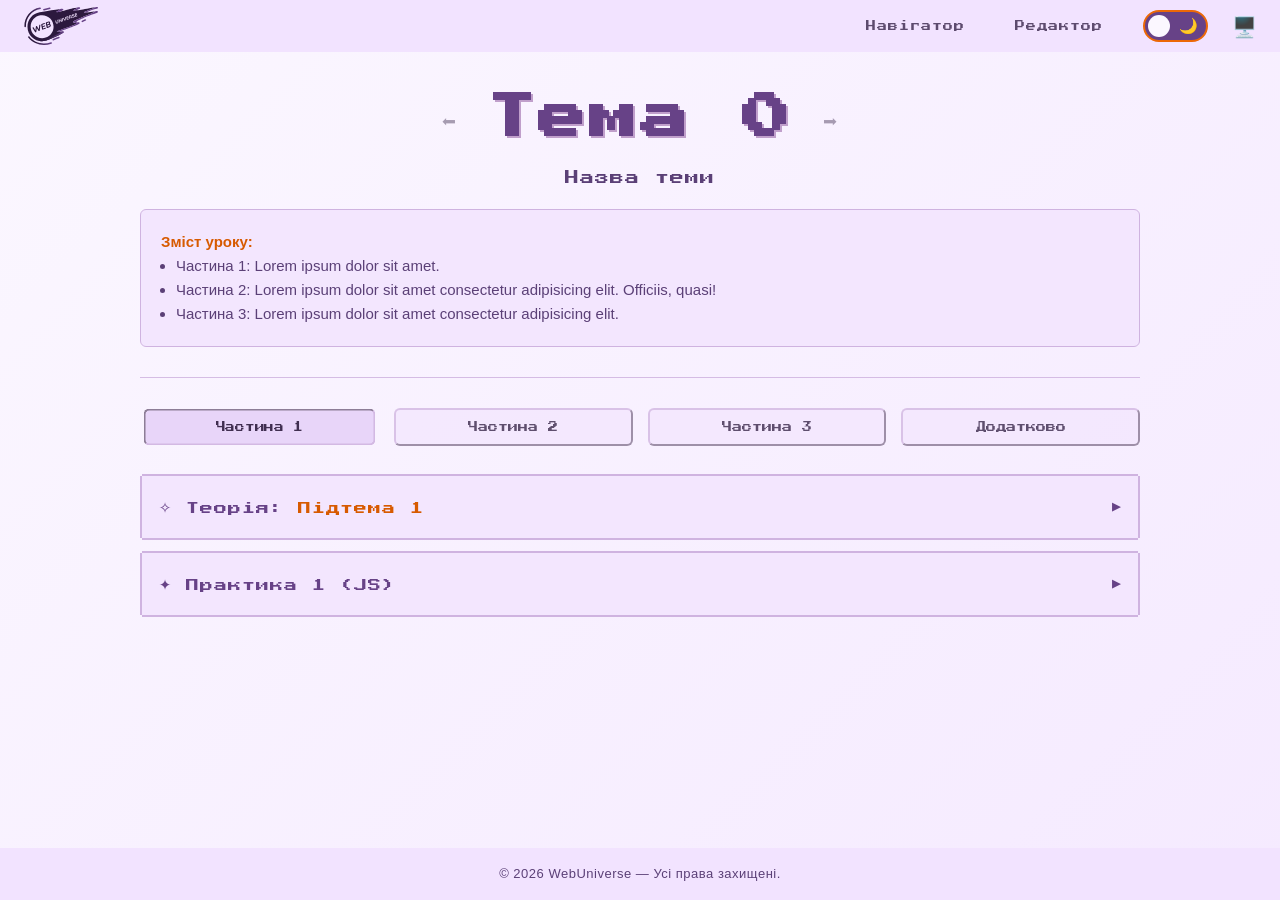
==== template_01/index.html @ 8a5324f6 "." ====
<!doctype html>
<html lang="uk">
  <head>
    <meta charset="UTF-8" />
    <meta name="viewport" content="width=device-width, initial-scale=1.0" />
    <meta name="description" content="Матеріали для заняття з веб-розробки" />

    <!-- ❗️ Назва на вкладці -->
    <title>Тема 0</title>

    <!-- ❗️ Фавіконка (зараз немає) -->
    <link rel="icon" href="" />

    <!-- Скрипт перемикання теми -->
    <script>
      const savedTheme = localStorage.getItem("wu_theme") || "light";
      document.documentElement.setAttribute("data-theme", savedTheme);

      const hljsThemeLink =
        savedTheme === "dark"
          ? "https://cdnjs.cloudflare.com/ajax/libs/highlight.js/11.9.0/styles/github-dark.min.css"
          : "https://cdnjs.cloudflare.com/ajax/libs/highlight.js/11.9.0/styles/github.min.css";

      document.head.insertAdjacentHTML(
        "beforeend",
        `<link id="hljs-theme" rel="stylesheet" href="${hljsThemeLink}" />`,
      );
    </script>

    <!-- Підключення шрифтів (Google Fonts) -->
    <link rel="preconnect" href="https://fonts.googleapis.com" />
    <link rel="preconnect" href="https://fonts.gstatic.com" crossorigin />
    <link
      href="https://fonts.googleapis.com/css2?family=Fira+Code:wght@400;500&family=Press+Start+2P&display=swap"
      rel="stylesheet"
    />
    <link rel="preconnect" href="https://fonts.googleapis.com" />
    <link rel="preconnect" href="https://fonts.gstatic.com" crossorigin />
    <link
      href="https://fonts.googleapis.com/css2?family=Neucha&display=swap"
      rel="stylesheet"
    />

    <!-- Підсвітка коду (Highlight.js) -->
    <script
      defer
      src="https://cdnjs.cloudflare.com/ajax/libs/highlight.js/11.9.0/highlight.min.js"
    ></script>
    <script
      defer
      src="https://cdnjs.cloudflare.com/ajax/libs/highlightjs-line-numbers.js/2.8.0/highlightjs-line-numbers.min.js"
    ></script>

    <!-- CodeMirror -->
    <link
      rel="stylesheet"
      href="https://cdnjs.cloudflare.com/ajax/libs/codemirror/5.65.13/codemirror.min.css"
    />
    <script
      defer
      src="https://cdnjs.cloudflare.com/ajax/libs/codemirror/5.65.13/codemirror.min.js"
    ></script>

    <script
      defer
      src="https://cdnjs.cloudflare.com/ajax/libs/codemirror/5.65.13/mode/javascript/javascript.min.js"
    ></script>
    <script
      defer
      src="https://cdnjs.cloudflare.com/ajax/libs/codemirror/5.65.13/mode/xml/xml.min.js"
    ></script>
    <script
      defer
      src="https://cdnjs.cloudflare.com/ajax/libs/codemirror/5.65.13/mode/css/css.min.js"
    ></script>
    <script
      defer
      src="https://cdnjs.cloudflare.com/ajax/libs/codemirror/5.65.13/mode/htmlmixed/htmlmixed.min.js"
    ></script>

    <link
      rel="stylesheet"
      href="https://cdnjs.cloudflare.com/ajax/libs/codemirror/5.65.13/theme/dracula.min.css"
    />

    <!-- Власні стилі та скрипти -->
    <link rel="stylesheet" href="./style.css?v=7.1" />
    <script defer src="./script.js?v=7.1"></script>
  </head>

  <body>
    <!-- "Завіса", яка плавно зникає при завантаженні сторінки -->
    <div class="transition-curtain"></div>

    <!-- Панель з навігацією -->
    <script>
      window.pageNavLinks = [
        {
          name: "Навігатор",
          url: "../navigator/index.html",
        },
        {
          name: "Редактор",
          url: "https://editor.webuniverseua.com",
          newTab: true,
        },
      ];
    </script>
    <div id="nav-container"></div>

    <!-- Хедер з назвою теми та посиланнями -->
    <header>
      <div class="title-container">
        <a href="#" class="nav-arrow prev-arrow" title="Попередній урок">⬅️</a>

        <h1 id="lesson-title">Тема 0</h1>

        <a href="#" class="nav-arrow next-arrow" title="Наступний урок">➡️</a>
      </div>

      <p class="topic">Назва теми</p>

      <!-- Короткий опис теми і мети заняття -->
      <section class="soft-callout objective">
        <span class="accent">Зміст уроку:</span>
        <ul>
          <li>Частина 1: Lorem ipsum dolor sit amet.</li>
          <li>
            Частина 2: Lorem ipsum dolor sit amet consectetur adipisicing elit.
            Officiis, quasi!
          </li>
          <li>
            Частина 3: Lorem ipsum dolor sit amet consectetur adipisicing elit.
          </li>
        </ul>
      </section>

      <hr />
    </header>

    <!-- Основний контент -->
    <main>
      <div class="tabs-nav">
        <button class="tab-btn active" data-target="part-1">Частина 1</button>
        <button class="tab-btn" data-target="part-2">Частина 2</button>
        <button class="tab-btn" data-target="part-3">Частина 3</button>
        <button class="tab-btn" data-target="part-4">Додатково</button>
      </div>

      <!-- 🧩 ЧАСТИНА 1 -->

      <section id="part-1" class="accordion tab-content active show">
        <!-- 📚 Теорія 1 -->
        <details class="accordion__item" name="section1">
          <summary class="accordion__header">
            <h2>
              <span class="star">✧</span> Теорія:
              <span class="accent">Підтема 1</span>
            </h2>
            <span class="acc-arrow">▶</span>
          </summary>

          <div class="accordion__content">
            <!-- 1 -->
            <h3 id="p1-why">Чому ми це вчимо?</h3>
            <p>
              Тут пояснення і приклади де конкретно це використовується в
              додатках та іграх.
            </p>

            <hr />

            <!-- 2 -->
            <h3 id="p1-html">Приклад HTML коду</h3>
            <p>
              Тут <span class="accent">пояснення</span> матеріалу.
              <span class="accent">Так</span> виглядають
              <span class="accent">акценти</span>.
            </p>

            <pre><code class="language-html">&lt;!-- приклад HTML коду --&gt;
&lt;h1 id="title"&gt;Hello, world!&lt;/h1&gt;</code></pre>

            <img
              src="./images/example1.jpeg"
              alt="Приклад"
              width="800"
              height="400"
            />

            <hr />

            <h3 id="p1-css">Приклад CSS коду</h3>

            <p>
              Для правильної підсвітки коду бажано додавати до тегу code класи:
              <span class="accent">language-html</span>,
              <span class="accent">language-css</span> або
              <span class="accent">language-javascript</span>.
            </p>

            <pre><code class="language-css">/* приклад CSS коду */
h1 { 
  font-family: monospace;
  font-weight: normal;
}</code></pre>

            <img
              src="./images/example2.jpeg"
              alt="Приклад"
              width="800"
              height="400"
            />

            <p class="soft-callout">
              ⚡️ <strong>Важливо</strong>: Так можна наголосити на важливій
              інформації.
            </p>
            <p class="soft-callout">
              ✨ <i>Примітка</i>: Так можна написати додаткову інформацію.
            </p>

            <hr />

            <h3 id="p1-js">Приклад JS коду</h3>

            <p>
              Якщо дадати до тегу code клас <span class="accent">nocopy</span>,
              код не можна буде виділити і скопіювати (щоб учні переписували
              його самі).
            </p>

            <pre><code class="nocopy language-javascript">// приклад JS коду (який не можна копіювати)
const pageTitle = document.querySelector("#title");

pageTitle.textContent = "My first webpage";
pageTitle.style.color = "seagreen";</code></pre>

            <pre class="accent-string">
title
My first webpage
seagreen
(тут текст з прикладу, який можна скопіювати)</pre
            >

            <img
              src="./images/example3.jpeg"
              alt="Приклад"
              width="800"
              height="400"
            />

            <p>
              Так виглядає текст, коли його багато: Lorem, ipsum dolor sit amet
              consectetur adipisicing elit. Sapiente impedit vero sed explicabo
              repellat incidunt eius distinctio, voluptatem dignissimos non,
              recusandae quis, natus fugit. Pariatur officia quae temporibus
              corrupti autem nihil odio nesciunt at laudantium modi numquam quis
              optio dolorum iure iste, doloremque quisquam et? Doloribus
              exercitationem consequuntur perspiciatis magnam tempore numquam
              placeat repellendus incidunt explicabo facere, repellat distinctio
              in labore nobis velit tenetur sunt ea eaque! Nihil voluptatum
              dolorum ducimus, similique dolor quasi ad ipsam! Delectus
              obcaecati alias, debitis, odit impedit architecto vel sed
              veritatis explicabo tempora cum eveniet sapiente aliquam odio
              placeat accusantium voluptatem cumque voluptatibus? Animi,
              explicabo.
            </p>

            <hr />

            <h3 id="p1-tables">Приклад таблиць</h3>

            <p>Для кольорів:</p>

            <div class="tablecontainer">
              <table>
                <tr>
                  <th>Назва кольору</th>
                  <th>Переклад</th>
                  <th>Результат</th>
                </tr>
                <tr>
                  <td>skyblue</td>
                  <td>небесно-блакитний</td>
                  <td style="background-color: skyblue"></td>
                </tr>
                <tr>
                  <td>gold</td>
                  <td>золотий</td>
                  <td style="background-color: gold"></td>
                </tr>
              </table>
            </div>

            <p>Для шрифтів:</p>

            <div class="tablecontainer">
              <table>
                <tr>
                  <th>Назва шрифту</th>
                  <th>Результат</th>
                </tr>
                <tr>
                  <td>Comic Sans MS</td>
                  <td>
                    <span style="font-family: Comic Sans MS"
                      >Lorem, ipsum.</span
                    >
                  </td>
                </tr>
                <tr>
                  <td>Courier New</td>
                  <td>
                    <span style="font-family: Courier New">Lorem, ipsum.</span>
                  </td>
                </tr>
              </table>
            </div>

            <hr />

            <!-- <h3>Тести</h3> -->

            <div class="soft-callout">
              <h4>Перевір свої знання</h4>
              <p>1. Яким буде резутьтат цього коду?</p>
              <pre><code class="language-javascript">console.log("Привіт");</code></pre>
              <details class="answer">
                <summary>Відповідь</summary>
                <p class="accent">Виведеться слово "Привіт" в консолі.</p>
              </details>

              <p>2. Чому цей код не працює?</p>
              <pre><code class="language-javascript">document.body.backgroundColor = "blue";</code></pre>
              <details class="answer">
                <summary>Відповідь</summary>
                <p class="accent">Пропущено .style перед .backgroundColor.</p>
              </details>
            </div>
          </div>
        </details>

        <!-- 📝 Завдання 1 -->
        <details class="accordion__item" name="section1">
          <summary class="accordion__header">
            <h2><span class="star">✦</span> Практика 1 (JS)</h2>
            <span class="acc-arrow">▶</span>
          </summary>

          <div class="accordion__content">
            <h3>Тематика практики</h3>
            <p>
              Короткий опис ("Уяви, що розробляєш додаток/гру де треба...").
            </p>

            <hr />

            <h3>Завдання</h3>

            <details class="task" name="task1" open>
              <summary><h4>Завдання 1.1</h4></summary>

              <div>
                <ol>
                  <li>
                    Створи масив
                    <span class="accent">inventory</span> з елементами:
                    <span class="accent">🗡️, 🍕, 🛡️</span>.
                  </li>
                  <li>
                    Використовуючи індекс, виведи у консоль елемент масиву зі
                    значенням 🍕.
                  </li>
                  <li>...</li>
                </ol>
              </div>
            </details>

            <details class="task" name="task1" open>
              <summary><h4>Завдання 1.2</h4></summary>

              <div>
                <ol>
                  <li>Створи масив ...</li>
                  <li>...</li>
                  <li>...</li>
                </ol>
              </div>
            </details>

            <hr />

            <h3>Очікуваний результат:</h3>

            <img
              class="zoomable"
              src="https://images.unsplash.com/photo-1454789548928-9efd52dc4031?q=80&w=1480&auto=format&fit=crop&ixlib=rb-4.1.0&ixid=M3wxMjA3fDB8MHxwaG90by1wYWdlfHx8fGVufDB8fHx8fA%3D%3D"
              alt="скріншот з результатами виконаних завдань в консолі або на сторінці"
              width="800"
              height="400"
            />
          </div>
        </details>
      </section>

      <!-- 🧩 ЧАСТИНА 2 -->

      <section id="part-2" class="accordion tab-content">
        <!-- 📚 Теорія 2 -->
        <details class="accordion__item" name="section2">
          <summary class="accordion__header">
            <h2>
              <span class="star">✧</span> Теорія:
              <span class="accent">Підтема 2</span>
            </h2>
            <span class="acc-arrow">▶</span>
          </summary>

          <div class="accordion__content">
            <!-- 1 -->
            <h3 id="p2-why">Чому ми це вчимо?</h3>
            <p>
              Тут пояснення і приклади де конкретно це використовується в
              додатках та іграх.
            </p>

            <hr />

            <h3 id="p1-materials">Матеріали до теми</h3>

            <div class="download-buttons">
              <a href="lesson-01.zip" download class="download-button">
                <span class="download-arrow">📥</span>
                <span class="file-name">lesson-01.zip</span>
              </a>

              <a
                href="file-not-found-test.zip"
                download
                class="download-button"
              >
                <span class="download-arrow">📥</span>
                <span class="file-name">file-not-found-test.zip</span>
              </a>
            </div>

            <hr />

            <h3 id="p2-video">Приклад відео</h3>

            <p>Приклад додавання відео з ютубу:</p>

            <div class="video-wrapper zoomable">
              <iframe
                loading="lazy"
                src="https://www.youtube.com/embed/v1dgJ2uE6b4?rel=0&modestbranding=1"
                title="YouTube video player"
                allow="
                  accelerometer;
                  autoplay;
                  clipboard-write;
                  encrypted-media;
                  gyroscope;
                  picture-in-picture;
                  web-share;
                "
                allowfullscreen
              >
              </iframe>
            </div>

            <p>Приклад додавання відеофайлу:</p>

            <div class="video-wrapper zoomable">
              <video controls>
                <source src="./videos/test-video.mp4" type="video/mp4" />
                Ваший браузер не підтримує відео.
              </video>
            </div>

            <hr />

            <h3 id="p2-long-code">Приклад довгого коду</h3>

            <pre><code class="language-javascript long-code">const viewDataButton = document.getElementById("viewData");
const inputArea = document.getElementById("inputArea");
const outputDiv = document.getElementById("output");

function run() {
  const jsonData = inputArea.value;
  try {
    const data = JSON.parse(jsonData);

    outputDiv.innerHTML = "";

    const pageTitle = document.createElement("h2");
    pageTitle.textContent = `Page of ${data.name} ${data.surname}`;
    outputDiv.appendChild(pageTitle);

    const nameLine = document.createElement("p");
    nameLine.textContent = `Name: ${data.name}`;
    outputDiv.appendChild(nameLine);

    const surnameLine = document.createElement("p");
    surnameLine.textContent = `Surname: ${data.surname}`;
    outputDiv.appendChild(surnameLine);
  } catch (error) {
    outputDiv.textContent = "Invalid JSON input. Please enter valid JSON data.";
  }
}</code></pre>

            <hr />

            <div class="soft-callout">
              <h4>Перевір свої знання</h4>
              <p>1. Чому...?</p>
              <pre><code class="language-javascript">// код</code></pre>
              <details class="answer">
                <summary>Відповідь</summary>
                <p class="accent">...</p>
              </details>
            </div>
          </div>
        </details>

        <!-- 📝 Завдання 2 -->
        <details class="accordion__item" name="section2">
          <summary class="accordion__header">
            <h2><span class="star">✦</span> Практика 2 (HTML/CSS)</h2>
            <span class="acc-arrow">▶</span>
          </summary>

          <div class="accordion__content">
            <h3>Завдання</h3>

            <p>Відтвори сайт як на картинці.</p>

            <p class="soft-callout">
              ⚡️ <strong>Важливо</strong>: Щоб отримати підказку, який тег
              потрібно використати, наведи курсор на потрібний елемент на
              зображенні.
            </p>

            <script>
              // prettier-ignore
              window.pageHotspots = {
                // ID контейнера
                "mario-mockup": [
                  { top: "0%", left: "0.2%", w: "99.6%", h: "6.4%", tag: '<h1 align="center">' },
                  { top: "6.4%", left: "0.4%", w: "99.3%", h: "3.4%", tag: '<p id="menu">' },
                  { top: "6.7%", left: "36.3%", w: "5%", h: "2.9%", tag: '<a href="">' },
                  { top: "6.6%", left: "41.8%", w: "5.3%", h: "3.2%", tag: '<a href="">' },
                  { top: "6.6%", left: "47.6%", w: "10.1%", h: "3.1%", tag: '<a href="">' },
                  { top: "6.6%", left: "58.3%", w: "5.4%", h: "3.1%", tag: '<a href="">' },
                  { top: "11.1%", left: "0.2%", w: "15.9%", h: "20.5%", tag: '<img src="" align="left">', extraClass: "left-edge" },
                  { top: "52.3%", left: "0.3%", w: "12.4%", h: "20.3%", tag: '<img src="" align="left">', extraClass: "left-edge" },
                  { top: "31.9%", left: "85.6%", w: "13.9%", h: "20.1%", tag: '<img src="" align="right">', extraClass: "right-edge" },
                  { top: "73%", left: "73.5%", w: "26.3%", h: "20.3%", tag: '<img src="" align="right">', extraClass: "right-edge" },
                  { top: "10.4%", left: "16.9%", w: "82.7%", h: "4.7%", tag: '<h2 align="center">' },
                  { top: "32.2%", left: "0.8%", w: "84%", h: "5%", tag: '<h2 align="center">' },
                  { top: "52.1%", left: "13.7%", w: "85.9%", h: "5.7%", tag: '<h2 align="center">' },
                  { top: "73.6%", left: "0.5%", w: "72.4%", h: "4.4%", tag: '<h2 align="center">' },
                  { top: "15.2%", left: "16.5%", w: "83.2%", h: "7.4%", tag: '<p align="center" id="mario">' },
                  { top: "37.4%", left: "0.2%", w: "85.3%", h: "7.2%", tag: '<p align="center" id="luigi">' },
                  { top: "57.8%", left: "13.1%", w: "86.8%", h: "7.5%", tag: '<p align="center" id="peach">' },
                  { top: "78.2%", left: "0%", w: "73.5%", h: "8.2%", tag: '<p align="center" id="bowser">' },
                  { top: "95.8%", left: "43.3%", w: "13.5%", h: "2.3%", tag: '<a href="#menu">' }
                ],
              };
            </script>
            <div class="mockup-container zoomable" id="mario-mockup">
              <img
                src="./images/mario-task.jpg"
                alt="Дизайн"
                class="mockup-image"
                width="800"
                height="1000"
              />
            </div>

            <p class="soft-callout">
              ✨ <i>Примітка</i>: Щоб розмістити кожен блок про нового персонажа
              з нового рядка (очистивши попередні
              <span class="accent">align</span>), використай тег
              <span class="accent">&lt;br clear="all"&gt;</span>.
            </p>

            <!-- <details class="task">
              <summary>
                <h4>💡 Підказка: у якому порядку додавати теги?</h4>
              </summary>
              <div>
                <ol>
                  <li>
                    Головний заголовок сторінки
                    <span class="accent">&lt;h1&gt;</span>.
                  </li>
                  <li>
                    Рядок меню навігації
                    <span class="accent">&lt;p&gt;</span> (а всередині нього —
                    чотири посилання <span class="accent">&lt;a&gt;</span>).
                  </li>
                  <li>
                    <strong>Блок 1 (Маріо):</strong> Спочатку картинка
                    <span class="accent">&lt;img align="left"&gt;</span>, потім
                    ім'я героя <span class="accent">&lt;h2&gt;</span> та текст
                    опису <span class="accent">&lt;p&gt;</span>.
                  </li>
                  <li>
                    Очищення обтікання
                    <span class="accent">&lt;br clear="all"&gt;</span>.
                  </li>
                  <li>
                    <strong>Блок 2 (Луїджі):</strong> Картинка
                    <span class="accent">&lt;img align="right"&gt;</span>, потім
                    його ім'я <span class="accent">&lt;h2&gt;</span> та опис
                    <span class="accent">&lt;p&gt;</span>.
                  </li>
                  <li>
                    Знову <span class="accent">&lt;br clear="all"&gt;</span> і
                    так само продовжуй для кожного наступного героя (чергуючи
                    left та right для картинок).
                  </li>
                  <li>В самому кінці сторінки — посилання "Нагору".</li>
                </ol>
              </div>
            </details> -->

            <hr />

            <h3>Вимоги до стилів (CSS)</h3>

            <section class="style-cards-container">
              <div class="style-card soft-callout">
                <div class="card-header">🎨 html</div>
                <ul class="card-checklist">
                  <li>
                    <label>
                      <input type="checkbox" class="style-card-checkbox" />
                      scroll-behavior: <span class="accent">smooth;</span>
                    </label>
                  </li>
                </ul>
              </div>

              <div class="style-card soft-callout">
                <div class="card-header">🎨 body</div>
                <ul class="card-checklist">
                  <li>
                    <label>
                      <input type="checkbox" class="style-card-checkbox" />
                      Фон: <span class="accent">url(background.jpg);</span>
                    </label>
                  </li>
                  <li>
                    <label>
                      <input type="checkbox" class="style-card-checkbox" />
                      Розмір фону: <span class="accent">cover;</span>
                    </label>
                  </li>
                  <li>
                    <label>
                      <input type="checkbox" class="style-card-checkbox" />
                      Шрифт: <span class="accent">Comic Sans MS;</span>
                    </label>
                  </li>
                </ul>
              </div>

              <div class="style-card soft-callout">
                <div class="card-header">🎨 h1</div>
                <ul class="card-checklist">
                  <li>
                    <label>
                      <input type="checkbox" class="style-card-checkbox" />
                      Колір тексту: <span class="accent">red;</span>
                    </label>
                  </li>
                  <li>
                    <label>
                      <input type="checkbox" class="style-card-checkbox" />
                      Розмір тексту: <span class="accent">38px;</span>
                    </label>
                  </li>
                </ul>
              </div>

              <div class="style-card soft-callout">
                <div class="card-header">🎨 h2</div>
                <ul class="card-checklist">
                  <li>
                    <label>
                      <input type="checkbox" class="style-card-checkbox" />
                      Колір тексту: <span class="accent">darkblue;</span>
                    </label>
                  </li>
                  <li>
                    <label>
                      <input type="checkbox" class="style-card-checkbox" />
                      Розмір тексту: <span class="accent">28px;</span>
                    </label>
                  </li>
                </ul>
              </div>

              <div class="style-card soft-callout">
                <div class="card-header">🎨 p</div>
                <ul class="card-checklist">
                  <li>
                    <label>
                      <input type="checkbox" class="style-card-checkbox" />
                      Колір тексту: <span class="accent">black;</span>
                    </label>
                  </li>
                  <li>
                    <label>
                      <input type="checkbox" class="style-card-checkbox" />
                      Розмір тексту: <span class="accent">30px;</span>
                    </label>
                  </li>
                </ul>
              </div>

              <div class="style-card soft-callout">
                <div class="card-header">🎨 a</div>
                <ul class="card-checklist">
                  <li>
                    <label>
                      <input type="checkbox" class="style-card-checkbox" />
                      Колір тексту: <span class="accent">red;</span>
                    </label>
                  </li>
                  <li>
                    <label>
                      <input type="checkbox" class="style-card-checkbox" />
                      Колір фону: <span class="accent">white;</span>
                    </label>
                  </li>
                  <li>
                    <label>
                      <input type="checkbox" class="style-card-checkbox" />
                      Декорація тексту: <span class="accent">none;</span>
                    </label>
                  </li>
                  <li>
                    <label>
                      <input type="checkbox" class="style-card-checkbox" />
                      Зовнішні відступи: <span class="accent">10px;</span>
                    </label>
                  </li>
                </ul>
              </div>

              <div class="style-card soft-callout">
                <div class="card-header">🎨 img</div>
                <ul class="card-checklist">
                  <li>
                    <label>
                      <input type="checkbox" class="style-card-checkbox" />
                      Висота: <span class="accent">300px;</span>
                    </label>
                  </li>
                  <li>
                    <label>
                      <input type="checkbox" class="style-card-checkbox" />
                      Рамка: <span class="accent">5px solid brown;</span>
                    </label>
                  </li>
                  <li>
                    <label>
                      <input type="checkbox" class="style-card-checkbox" />
                      Заокруглення кутів: <span class="accent">10px;</span>
                    </label>
                  </li>
                </ul>
              </div>

              <div class="style-card soft-callout">
                <div class="card-header">🎨 #menu</div>
                <ul class="card-checklist">
                  <li>
                    <label>
                      <input type="checkbox" class="style-card-checkbox" />
                      Колір фону: <span class="accent">white;</span>
                    </label>
                  </li>
                </ul>
              </div>
            </section>

            <hr />

            <h3>Матеріали до завдання</h3>

            <details class="task" name="task2">
              <summary><h4>Картинки 🖼️</h4></summary>

              <div>
                <h5>Картинка для фону</h5>
                <img
                  class="tiny-image"
                  src="./images/background.jpg"
                  alt="website backgroudn"
                  width="400"
                  height="200"
                />

                <h5>Маріо</h5>
                <pre><code>https://upload.wikimedia.org/wikipedia/en/5/5c/Mario_by_Shigehisa_Nakaue.png
</code></pre>

                <h5>Луїджі</h5>
                <pre><code>...</code></pre>
              </div>
            </details>

            <details class="task" name="task2">
              <summary><h4>Текст 📝</h4></summary>

              <div>
                <h5>Маріо</h5>
                <pre><code>Маріо — відважний сантехнік, який завжди рятує принцесу. 
Він стрибає по блоках і перемагає ворогів у грибному королівстві.</code></pre>

                <h5>Луїджі</h5>
                <pre><code>...</code></pre>
              </div>
            </details>
          </div>
        </details>
      </section>

      <!-- 🧩 ЧАСТИНА 3 -->

      <section id="part-3" class="accordion tab-content">
        <!-- 📚 Теорія 3 -->
        <details class="accordion__item" name="section3">
          <summary class="accordion__header">
            <h2>
              <span class="star">✧</span> Теорія:
              <span class="accent">Підтема 3</span>
            </h2>
            <span class="acc-arrow">▶</span>
          </summary>

          <div class="accordion__content">
            <!-- 1 -->
            <h3 id="p3-why">Чому ми це вчимо?</h3>
            <p>
              Тут пояснення і приклади де конкретно це використовується в
              додатках та іграх.
            </p>

            <hr />

            <!-- 2 -->
            <h3 id="p3-lorem">Lorem, ipsum.</h3>
            <p>Тут <span class="accent">пояснення</span> матеріалу.</p>

            <pre><code class="nocopy language-javascript">console.log("Hello, world!");</code></pre>

            <img
              class="zoomable"
              src="https://images.unsplash.com/photo-1507525428034-b723cf961d3e?q=80&w=1473&auto=format&fit=crop&ixlib=rb-4.1.0&ixid=M3wxMjA3fDB8MHxwaG90by1wYWdlfHx8fGVufDB8fHx8fA%3D%3D"
              alt="замініть картинку на скріншот результату коду"
              width="800"
              height="400"
            />

            <hr />

            <div class="soft-callout">
              <h4>Перевір свої знання</h4>
              <p>1. Чому...?</p>
              <pre><code class="language-javascript">// код</code></pre>
              <details class="answer">
                <summary>Відповідь</summary>
                <p class="accent">...</p>
              </details>
            </div>
          </div>
        </details>

        <!-- 📝 Завдання 3 -->
        <details class="accordion__item" name="section3">
          <summary class="accordion__header">
            <h2><span class="star">✦</span> Практика 3 (C#)</h2>
            <span class="acc-arrow">▶</span>
          </summary>

          <div class="accordion__content">
            <h3>Завдання</h3>

            <details class="task" name="task3" open>
              <summary><h4>Прості</h4></summary>

              <ol>
                <li>...</li>
              </ol>
            </details>

            <details class="task" name="task3">
              <summary><h4>Середні</h4></summary>

              <ol>
                <li>...</li>
              </ol>
            </details>

            <details class="task" name="task3">
              <summary><h4>Складні</h4></summary>

              <ol>
                <li>...</li>
              </ol>
            </details>
          </div>
        </details>
      </section>

      <!-- 🧩 ЧАСТИНА 4 (ДЗ) -->

      <section id="part-4" class="accordion tab-content">
        <!-- Таблиця -->
        <details class="accordion__item" name="section4">
          <summary class="accordion__header">
            <h2><span class="star">✧</span> Таблиця</h2>
            <span class="acc-arrow">▶</span>
          </summary>

          <div class="accordion__content">
            <div class="tablecontainer">
              <table>
                <thead>
                  <tr>
                    <th>Поняття</th>
                    <th>Опис</th>
                    <th>Приклад</th>
                  </tr>
                </thead>

                <tbody>
                  <tr>
                    <td>
                      <span class="accent">script</span> та
                      <span class="accent">defer</span>
                    </td>
                    <td>
                      Підключення JS-файлу до HTML. <b>defer</b> означає, що
                      скрипт чекає на завантаження сторінки.
                    </td>
                    <td>
                      <pre><code class="language-html">&lt;head&gt;
  ...
  &lt;script src="script.js" defer&gt;&lt;/script&gt;
&lt;/head&gt;</code></pre>
                    </td>
                  </tr>
                </tbody>
              </table>
            </div>
          </div>
        </details>

        <!-- Завдання -->
        <details class="accordion__item" name="section4">
          <summary class="accordion__header">
            <h2>
              <span class="star">✦</span>
              <span class="accent">Домашнє завдання</span>
            </h2>
            <span class="acc-arrow">▶</span>
          </summary>

          <div class="accordion__content">
            <form id="homework-form" novalidate>
              <div class="student-info">
                <label for="student-name"
                  ><strong>Прізвище та ім'я:</strong></label
                >
                <input
                  type="text"
                  id="student-name"
                  name="student_name"
                  placeholder="Твоє прізвище та ім'я..."
                  required
                />
              </div>

              <fieldset class="test-question">
                <legend>
                  1. Який тег використовується для створення найбільшого
                  заголовка?
                </legend>
                <label class="test-label">
                  <input
                    type="radio"
                    class="test-radio"
                    name="q1"
                    value="<heading>"
                  />
                  &lt;heading&gt;
                </label>
                <label class="test-label">
                  <input
                    type="radio"
                    class="test-radio"
                    name="q1"
                    value="<h1>"
                  />
                  &lt;h1&gt;
                </label>
                <label class="test-label">
                  <input
                    type="radio"
                    class="test-radio"
                    name="q1"
                    value="<header>"
                  />
                  &lt;header&gt;
                </label>
              </fieldset>

              <fieldset class="test-question">
                <legend>
                  2. Яким словом в JavaScript оголошується "змінна", значення
                  якої НЕ можна змінити?
                </legend>
                <label class="test-label">
                  <input
                    type="radio"
                    class="test-radio"
                    name="q3"
                    value="var"
                  />
                  var
                </label>
                <label class="test-label">
                  <input
                    type="radio"
                    class="test-radio"
                    name="q3"
                    value="let"
                  />
                  let
                </label>
                <label class="test-label">
                  <input
                    type="radio"
                    class="test-radio"
                    name="q3"
                    value="const"
                  />
                  const
                </label>
              </fieldset>

              <fieldset class="test-question">
                <legend>
                  3. Які з цих типів даних існують у JavaScript? (Обери усі
                  правильні)
                </legend>
                <label class="test-label">
                  <input
                    type="checkbox"
                    class="test-checkbox"
                    name="q2"
                    value="String (Текстовий)"
                  />
                  String (Текстовий)
                </label>
                <label class="test-label">
                  <input
                    type="checkbox"
                    class="test-checkbox"
                    name="q2"
                    value="Number (Числовий)"
                  />
                  Number (Числовий)
                </label>
                <label class="test-label">
                  <input
                    type="checkbox"
                    class="test-checkbox"
                    name="q2"
                    value="Character (Символьний)"
                  />
                  Character (Символьний)
                </label>
              </fieldset>

              <fieldset class="test-question">
                <legend>4. Яким буде результат цього коду?</legend>
                <pre><code class="language-javascript">console.log(10 + "5");</code></pre>
                <textarea
                  aria-label="Відповідь на питання 4"
                  class="test-textarea"
                  name="q4"
                  placeholder="Напиши відповідь тут..."
                ></textarea>
              </fieldset>

              <fieldset class="test-question">
                <legend>
                  5. Зміни колір тексту заголовка на фіолетовий (purple) і шрифт
                  на Arial.
                </legend>

                <div
                  class="custom-editor-wrapper html-editor-wrapper"
                  id="hw-html-editor"
                >
                  <div class="editor-header">
                    <span class="editor-title">HTML</span>
                    <div class="editor-actions">
                      <button
                        type="button"
                        class="reset-btn"
                        title="Повернути початковий код"
                      >
                        🔄
                      </button>
                      <button
                        type="button"
                        class="run-btn"
                        title="Показати результат"
                      >
                        ▶️
                      </button>
                    </div>
                  </div>
                  <textarea
                    aria-label="Редактор HTML коду"
                    class="custom-editor-input"
                    spellcheck="false"
                    name="hw_html_code"
                  >
&lt;html&gt;
&lt;head&gt;
&lt;/head&gt;

&lt;body&gt;
  &lt;h1&gt;Привіт, світе!&lt;/h1&gt;
&lt;/body&gt;
&lt;/html&gt;</textarea
                  >
                  <iframe
                    class="html-editor-output"
                    title="HTML Preview"
                    sandbox="allow-scripts"
                  ></iframe>
                </div>
              </fieldset>

              <fieldset class="test-question">
                <legend>
                  6. Зроби замість обчислення суми масиву чисел — множення:
                </legend>

                <div class="custom-editor-wrapper" id="hw-js-editor">
                  <div class="editor-header">
                    <span class="editor-title">JavaScript</span>
                    <div class="editor-actions">
                      <button
                        type="button"
                        class="reset-btn"
                        title="Повернути початковий код"
                      >
                        🔄
                      </button>
                      <button
                        type="button"
                        class="run-btn"
                        title="Запустити код"
                      >
                        ▶️
                      </button>
                    </div>
                  </div>
                  <textarea
                    aria-label="Редактор JS коду"
                    class="custom-editor-input"
                    spellcheck="false"
                    name="hw_js_code"
                  >
const numbers = [1, 3, 5];
let result = 0; 

for (let number of numbers) {
  result += number; 
}

console.log(`Результат: ${result}`);</textarea
                  >
                  <pre class="custom-editor-output">Очікування запуску...</pre>
                </div>
              </fieldset>

              <div class="homework-actions">
                <button type="button" id="save-hw-btn" class="submit-btn">
                  Зберегти як .txt
                </button>
                <button type="button" id="copy-hw-btn" class="copy-btn">
                  Скопіювати текст
                </button>
                <button
                  type="button"
                  id="clear-hw-btn"
                  class="reset-btn-hw"
                  title="Видалити всі відповіді"
                >
                  Очистити
                </button>
              </div>

              <div id="hw-error-msg" class="error-text">
                Будь ласка, заповни усі питання!
              </div>
            </form>
          </div>
        </details>
      </section>
    </main>

    <footer>
      <p>© 2026 WebUniverse — Усі права захищені.</p>
    </footer>

    <!-- Кнопка для повернення на початок сторінки -->
    <button
      id="scrollToTopBtn"
      class="scroll-to-top"
      aria-label="Повернутися нагору"
    >
      🛸
    </button>
  </body>
</html>
---- template_01/style.css ----
/* ✦ - ✦ - ✦ - ✦ - ✦ - ✦ - ✦ - ✦ - ✦ - ✦ */
/* 🌼 1. ЗМІННІ ТЕМИ */
/* ✦ - ✦ - ✦ - ✦ - ✦ - ✦ - ✦ - ✦ - ✦ - ✦ */

/* Світла Тема */
:root {
  interpolate-size: allow-keywords;

  /* Брендові кольори */
  --brand1: rgb(44, 25, 62);
  --brand2: rgb(103, 66, 135);
  --brand3: rgb(226, 63, 5);
  --brand4: rgb(236, 104, 7);
  --brand5: rgb(192, 159, 203);

  /* Фони */
  --bg1: #fbf7ff;
  --bg2: #f5eaff;
  --panel: #ffffff;
  --panel-alt: #f3e6fe;
  --hover-bg: #e6d2f9;
  --code-bg: #fcf9ff;

  /* Напівпрозорі заливки */
  --link-bg: rgba(239, 223, 253, 0.35);
  --soft-callout: rgba(150, 80, 212, 0.065);
  --bar-bg: #f2e3ff;

  /* Перемикачі */
  --toggle: var(--brand2);
  --toggle2: var(--bg1);
  --toggle-border: var(--brand4);

  /* Текст і посилання */
  --text-main: var(--brand1);
  --text-soft: #5b4077;
  --title: var(--brand2);
  --link-color: var(--brand4);
  --header-link-bg: #ffffff;

  /* Акценти та рамки */
  --accent: var(--brand2);
  --accent-pop: rgb(215, 90, 0);
  --accordion-border: var(--tab-border);
  --tab-border: #cfb3e0;
  --code-border: var(--hover-bg);

  /* Тіні */
  --shadow-accent: rgba(44, 25, 62, 0.12);
  --title-shadow: 2px 2px 0 var(--brand5);
  --btn-shadow: 3px 3px 0 var(--shadow-accent);
  --code-shadow: 0 0 5px var(--shadow-accent);
  --accordion-drop-shadow: 2px 2px 0 var(--brand5);

  /* Скролбари */
  --scrollbar-track: var(--panel-alt);
  --scrollbar-thumb: var(--brand5);
  --scrollbar-thumb-hover: var(--brand2);
}

/* Темна тема */
[data-theme="dark"] {
  /* Фони */
  --bg1: #1f0c4f;
  --bg2: var(--brand1);
  --panel-alt: #240046;
  --panel: #1a0032;
  --hover-bg: #2f005b;
  --code-bg: #140b24;
  --soft-callout: rgba(36, 0, 70, 0.6);
  --link-bg: rgb(36, 0, 70, 0.5);
  --bar-bg: var(--panel);

  /* Перемикачі */
  --toggle: var(--panel-alt);
  --toggle2: var(--accent-pop);
  --toggle-border: var(--accent);

  /* Текст та посилання */
  --text-main: #f0e6f5;
  --text-soft: #d3c1f3;
  --title: var(--brand5);
  --header-link-bg: transparent;

  /* Рамки та акценти */
  --accent: #462167;
  --accent-pop: rgb(239, 125, 43);
  --accordion-border: var(--accent);
  --tab-border: #2f005b;
  --code-border: var(--accent);

  /* Ефекти та тіні */
  --shadow-accent: rgba(192, 159, 203, 0.25);
  --title-shadow: 2px 2px 0 var(--brand2);
  --btn-shadow: 0 0 3px var(--code-border);
  --code-shadow: 0 0 10px var(--shadow-accent);
  --accordion-drop-shadow: 2px 2px 0 var(--brand2);

  /* Скролбари */
  --scrollbar-track: var(--bg1);
  --scrollbar-thumb: var(--accent);
  --scrollbar-thumb-hover: var(--brand5);
}

/* ✦ - ✦ - ✦ - ✦ - ✦ - ✦ - ✦ - ✦ - ✦ - ✦ */
/* 🌿 2. CSS RESET ТА БАЗОВІ СТИЛІ */
/* ✦ - ✦ - ✦ - ✦ - ✦ - ✦ - ✦ - ✦ - ✦ - ✦ */

*,
*::before,
*::after {
  box-sizing: border-box;
  margin: 0;
  padding: 0;
}

body {
  color: var(--text-main);
  font-family: Arial, sans-serif;
  min-height: 100dvh;
  padding-top: 0;
  background-color: var(--bg1);
  font-size: 17px;
  display: flex;
  flex-direction: column;
  line-height: 1.6;
}

/* Градієнтний фон */
body::before {
  content: "";
  position: fixed;
  top: 0;
  left: 0;
  width: 100%;
  height: 100vh;
  background: linear-gradient(135deg, var(--bg1) 0%, var(--bg2) 100%);
  z-index: -1;
}

main,
header {
  width: 92%;
  max-width: 1000px;
}

main {
  margin: 0 auto;
  flex-grow: 1;
}

code,
pre,
.custom-editor-input,
.custom-editor-output,
textarea {
  font-variant-ligatures: none;
}

/* ✦ - ✦ - ✦ - ✦ - ✦ - ✦ - ✦ - ✦ - ✦ - ✦ */
/* 🌸 3. ГЛОБАЛЬНІ АНІМАЦІЇ ПЕРЕХОДІВ */
/* ✦ - ✦ - ✦ - ✦ - ✦ - ✦ - ✦ - ✦ - ✦ - ✦ */

body,
h1,
h2,
h3,
hr,
b,
.accent,
header a {
  transition:
    background-color 0.4s ease,
    color 0.4s ease,
    border-color 0.4s ease,
    box-shadow 0.4s ease,
    text-shadow 0.4s ease;
}

.scroll-to-top,
summary,
.toggle-switch,
.hamburger-btn,
button,
a {
  -webkit-tap-highlight-color: transparent;
  outline: none;
}

/* ✦ - ✦ - ✦ - ✦ - ✦ - ✦ - ✦ - ✦ - ✦ - ✦ */
/* 🍀 4. ТЕКСТ */
/* ✦ - ✦ - ✦ - ✦ - ✦ - ✦ - ✦ - ✦ - ✦ - ✦ */

[id] {
  scroll-margin-top: 80px; /* 52px (висота меню) + 28px вільного простору */
}

h1 {
  font-family: "Press Start 2P", monospace;
  margin: 15px 0;
  color: var(--title);
  text-shadow: var(--title-shadow);
  line-height: 1.5;
  letter-spacing: 3px;
  font-size: clamp(2rem, 6.7vw, 3rem);
  overflow-wrap: anywhere;
  hyphens: auto;
  font-weight: 800;
}

h2,
h3 {
  font-family: "Press Start 2P", monospace;
  font-optical-sizing: auto;
  margin-bottom: 10px;
  letter-spacing: 1px;
  line-height: 1.4;
}

h2 {
  font-size: 16px;
  margin-top: 40px;
  color: var(--accent);
}

h3 {
  font-size: 15px;
  color: var(--brand2);
}

h4 {
  margin: 0.7rem 0;
  color: var(--text-soft);
  font-weight: 600;
}

h5 {
  font-size: 15px;
}

p,
li {
  text-align: justify;
}

p.topic {
  text-align: center;
  font-size: 14px;
  margin: 0;
  line-height: 1.4;
  letter-spacing: 1px;
  color: var(--text-soft);
}

.accent {
  color: var(--accent-pop);
  font-weight: bold;
}

.accordion__header .accent {
  font-weight: normal;
}

.accent-string {
  background-color: var(--soft-callout);
  padding: 2px 4px;
}

pre.accent-string {
  background-color: var(--panel-alt);
  padding: 5px 7px;
  border-radius: 3px;
  white-space: pre-wrap;
  word-wrap: break-word;
  padding: 10px 20px;
}

/* Віджет швидкого переходу (Table of Contents) */
.toc-box {
  background-color: var(--soft-callout);
  border: 1px solid var(--accordion-border);
  border-radius: 6px;
  padding: 15px 20px;
  margin: 20px 0;
}

.toc-title {
  margin: 0;
}

.subsection-nav ul {
  list-style-type: square;
  padding-left: 0;
  margin: 5px 15px;
  line-height: 1.6;
}

.subsection-nav li a {
  color: var(--text-main);
  width: 100%;
  display: block;
}

.subsection-nav li a:hover {
  color: var(--accent-pop);
  text-decoration: underline;
}

/* ✦ - ✦ - ✦ - ✦ - ✦ - ✦ - ✦ - ✦ - ✦ - ✦ */
/* 🌺 5. ПОСИЛАННЯ ТА ЗОБРАЖЕННЯ */
/* ✦ - ✦ - ✦ - ✦ - ✦ - ✦ - ✦ - ✦ - ✦ - ✦ */

a {
  color: var(--text-main);
  text-decoration: none;
  transition: color 0.2s ease;
  letter-spacing: 1px;
}

a:hover {
  color: var(--accent-pop);
}

a:hover img {
  transform: scale(0.97);
  opacity: 0.9;
}

img {
  display: block;
  max-width: 100%;
  max-height: 380px;
  width: auto;
  height: auto;
  object-fit: contain;
  margin: 15px auto;
  border: 3px solid var(--code-border);
  border-radius: 6px;
  transition: transform 0.4s ease, border-color 0.4s ease; 
}

/* Маленькі картинки (для завдань) */
img.tiny-image {
  display: inline-block;
  max-width: 170px;
  max-height: 170px;
  margin: 15px 0;
  border-width: 2px;
  vertical-align: middle;
  background-color: var(--panel-alt);
  border-radius: 0;
}
a:hover img.tiny-image {
  transform: scale(1.05) translateY(-2px);
  border-color: var(--accent-pop);
}

/* ✦ - ✦ - ✦ - ✦ - ✦ - ✦ - ✦ - ✦ - ✦ - ✦ */
/* 🍃 6. КНОПКИ */
/* ✦ - ✦ - ✦ - ✦ - ✦ - ✦ - ✦ - ✦ - ✦ - ✦ */

button {
  background-color: var(--panel-alt);
  color: var(--text-main);
  border: 2px solid var(--accent);
  border-radius: 6px;
  padding: 10px 16px;
  font-family: "Press Start 2P", monospace;
  font-size: 13px;
  cursor: pointer;
  transition: all 0.4s ease;
  user-select: none;
  -webkit-user-select: none;
}

button:hover {
  background-color: var(--hover-bg);
  color: var(--text-soft);
}

button:active {
  transform: scale(0.97);
}

/* Кнопка повернення на початок сторінки */
.scroll-to-top {
  position: fixed;
  bottom: 30px;
  right: 30px;
  width: 50px;
  height: 50px;
  font-size: 24px;
  border-radius: 50%;
  background-color: var(--panel-alt);
  border: 2px solid var(--accent);
  box-shadow: var(--btn-shadow);
  cursor: pointer;
  display: flex;
  justify-content: center;
  align-items: center;
  opacity: 0;
  visibility: hidden;
  transform: translateY(20px);
  transition: all 0.3s ease;
  z-index: 1000;
  user-select: none;
}
.scroll-to-top.show {
  opacity: 1;
  visibility: visible;
  transform: translateY(0);
}
.scroll-to-top:hover {
  background-color: var(--hover-bg);
  transform: translateY(-5px);
}

/* Вкладки (Таби) для частин уроку */
.tabs-nav {
  display: flex;
  flex-wrap: wrap;
  gap: 15px;
  margin-bottom: 20px;
}
.tab-btn {
  flex: 1 1 0%;
  padding: 12px 20px;
  font-size: 10px;
  border: 2px outset var(--tab-border);
  opacity: 0.75;
  text-align: center;
  backface-visibility: hidden;
  transform: translateZ(0);
}
.tab-btn:hover {
  background-color: var(--panel-alt);
  opacity: 1;
  transform: scale(1.02);
}
.tab-btn:active {
  transform: scale(0.93);
}
.tab-btn.active {
  border-style: inset;
  transform: scale(0.97);
  opacity: 0.9;
  background-color: var(--hover-bg);
  color: var(--text-main);
  pointer-events: none;
}
.tab-content {
  display: none;
  opacity: 0;
  transform: translateY(10px);
  transition:
    opacity 0.4s cubic-bezier(0.25, 0.8, 0.25, 1),
    transform 0.4s cubic-bezier(0.25, 0.8, 0.25, 1);
}

/* Стан 1: Вкладка присутня в документі (але ще прозора) */
.tab-content.active {
  display: block;
}

/* Стан 2: Вкладка плавно стає видимою */
.tab-content.show {
  opacity: 1;
  transform: translateY(0);
}

/* Кнопка для завантаження файлів */
.download-buttons {
  margin: 15px 0;
}

.download-button {
  display: inline-flex;
  align-items: center;
  gap: 10px;
  padding: 8px 16px;
  background-color: var(--soft-callout);
  border: 1px solid var(--accent);
  border-radius: 8px;
  color: var(--text-main);
  text-decoration: none;
  transition: all 0.3s ease;
}
.download-button:hover {
  background-color: var(--hover-bg);
  transform: translateY(-2px);
  color: var(--text-main);
  box-shadow: var(--btn-shadow);
}
.download-button:active {
  transform: translateY(2px);
  box-shadow: none;
}
.file-name {
  font-family: "Fira Code", monospace;
  font-weight: 500;
  letter-spacing: -0.5px;
}
.download-arrow {
  font-size: 1.2rem;
  transition: transform 0.3s ease;
}

/* ✦ - ✦ - ✦ - ✦ - ✦ - ✦ - ✦ - ✦ - ✦ - ✦ */
/* 🌻 7. СПИСКИ */
/* ✦ - ✦ - ✦ - ✦ - ✦ - ✦ - ✦ - ✦ - ✦ - ✦ */

ul,
ol {
  padding-left: 10px;
  line-height: 1.6;
}

ul li::marker,
ol li::marker {
  color: var(--text-soft);
}

ol,
ul {
  margin: 0 10px;
}

li::marker {
  color: var(--accent);
}

li.test {
  list-style-type: none;
  margin-left: -1.5rem;
}

.lesson-links {
  list-style-type: square;
  line-height: 1.7;
  letter-spacing: 1px;
  font-size: 18px;
}

.lesson-links li::marker {
  color: var(--text-main);
}
.flex-ol {
  display: flex;
  justify-content: space-evenly;
  flex-wrap: wrap;
}

/* ✦ - ✦ - ✦ - ✦ - ✦ - ✦ - ✦ - ✦ - ✦ - ✦ */
/* 🌱 8. ТАБЛИЦІ */
/* ✦ - ✦ - ✦ - ✦ - ✦ - ✦ - ✦ - ✦ - ✦ - ✦ */

div.tablecontainer {
  overflow-x: auto;
  margin-bottom: 20px;
}

table {
  width: 100%;
  border-collapse: collapse;
  background-color: var(--soft-callout);
}

/* tr:hover {
  background-color: var(--hover-bg);
} */

tr:hover td pre:has(code),
tr:hover td code {
  border-color: var(--accent-pop);
}

th,
td {
  padding: 15px;
  border: 2px solid var(--accent);
  text-align: left;
  line-height: 1.6;
  hyphens: auto;
  -webkit-hyphens: auto;
  min-width: 150px;
}

th {
  background-color: var(--panel-alt);
  color: var(--text-soft);
  font-family: "Press Start 2P", monospace;
  font-size: 11px;
}

td code {
  display: inline-block;
  padding: 7px 10px;
  margin: 0;
  border-width: 2px;
  box-shadow: none;
  font-size: 15px;
}

/* ✦ - ✦ - ✦ - ✦ - ✦ - ✦ - ✦ - ✦ - ✦ - ✦ */
/* 🌷 9. КОМПОНЕНТИ МАКЕТУ */
/* ✦ - ✦ - ✦ - ✦ - ✦ - ✦ - ✦ - ✦ - ✦ - ✦ */

/* Верхня панель та логотип */
.top-bar,
footer {
  height: 52px;
}
.top-bar {
  display: flex;
  justify-content: space-between;
  align-items: center;
  padding: 0 20px;
  width: 100%;
  background-color: var(--bar-bg);
}
#nav-container {
  position: sticky;
  top: 0;
  z-index: 1000;
  transition: box-shadow 0.3s ease;
}
#nav-container.scrolled {
  border-bottom: 1px solid var(--hover-bg);
  box-shadow: 0 4px 0 var(--soft-callout);
}
.top-bar__controls {
  display: flex;
  align-items: center;
  gap: 20px;
}
.nav-links {
  display: flex;
  gap: 10px;
  align-items: center;
}
.nav-link {
  font-family: "Press Start 2P", monospace;
  font-size: 10px;
  color: var(--text-main);
  padding: 11px 20px;
  text-align: center;
  border-radius: 32px;
  opacity: 0.75;
  white-space: nowrap;
  -webkit-user-select: none;
  user-select: none;
  transition:
    opacity 0.3s ease,
    color 0.3s ease,
    background-color 0.3s ease;
}
.nav-link:hover {
  opacity: 1;
  color: var(--text-main);
  background-color: var(--hover-bg);
}

/* Кнопка 🍔 */
.hamburger-btn {
  display: none;
  background: transparent;
  border: none;
  font-size: 22px;
  padding: 0;
  cursor: pointer;
  box-shadow: none;
}
.hamburger-btn:hover {
  background: transparent;
  transform: scale(1.1);
}
.logo-container {
  justify-self: start;
  position: relative;
  display: flex;
  align-items: center;
}
.site-logo {
  margin: 0;
  height: 54px;
  padding: 8px 0;
  width: auto;
  object-fit: contain;
  border: none;
  transition: opacity 0.4s ease;
}
.logo-light {
  position: relative;
  opacity: 1;
}
.logo-dark {
  position: absolute;
  top: 0;
  left: 0;
  opacity: 0;
}
[data-theme="dark"] .logo-light {
  opacity: 0;
}
[data-theme="dark"] .logo-dark {
  opacity: 1;
}

/* Перемикач теми */
.toggle-switch {
  justify-self: end;
  position: relative;
  display: inline-block;
  width: 65px;
  min-width: 65px;
  height: 32px;
}
.toggle-switch input {
  opacity: 0;
  width: 0;
  height: 0;
}
.slider {
  position: absolute;
  cursor: pointer;
  top: 0;
  left: 0;
  right: 0;
  bottom: 0;
  background-color: var(--toggle);
  border: 2px solid var(--toggle-border);
  border-radius: 32px;
  transition: all 0.4s ease;
  display: flex;
  align-items: center;
  justify-content: space-between;
  padding: 0 5px;
  box-sizing: border-box;
}
.slider::before {
  position: absolute;
  content: "";
  height: 22px;
  width: 22px;
  left: 3px;
  top: 50%;
  transform: translateY(-50%);
  background-color: var(--toggle2);
  border-radius: 50%;
  transition: transform 0.4s cubic-bezier(0.4, 0, 0.2, 1);
  z-index: 2;
}
.icon {
  z-index: 1;
  user-select: none;
  font-size: 15px;
  transition: opacity 0.3s ease;
}
.sun {
  padding-left: 2px;
  opacity: 0;
}
.moon {
  padding-right: 3px;
  opacity: 1;
}
input:checked + .slider .sun {
  opacity: 1;
}
input:checked + .slider .moon {
  opacity: 0;
}
input:checked + .slider {
  background-color: var(--hover-bg);
}
input:checked + .slider::before {
  transform: translate(32px, -50%);
}

/* Хедер */
header {
  padding: 30px 0;
  padding-bottom: 0;
  text-align: center;
  font-family: "Press Start 2P", monospace;
  font-optical-sizing: auto;
  margin: 0 auto;
  border-radius: 6px;
}
header h2 {
  color: var(--text-main);
}

/* КОНТЕЙНЕР ЗАГОЛОВКА ТА СТРІЛОК */
.title-container {
  display: grid;
  grid-template-columns: 1fr auto 1fr;
  align-items: center;
  gap: 25px;
  margin-bottom: 15px;
}
.title-container h1 {
  grid-column: 2;
  margin: 0;
}
header a.nav-arrow {
  min-width: auto;
  font-size: 24px;
  padding: 5px;
  opacity: 0.4;
  transition: all 0.3s ease;
  display: flex;
  align-items: center;
  justify-content: center;
}
header a.nav-arrow:hover {
  opacity: 1;
  transform: scale(1.2);
  background-color: transparent;
}
.prev-arrow {
  grid-column: 1;
  justify-self: end;
}
.next-arrow {
  grid-column: 3;
  justify-self: start;
}

/* Випадаючі списки (акордеон) */
.accordion {
  margin: 30px auto;
}
.accordion p {
  margin: 15px 0;
}
.accordion__item {
  margin-bottom: 15px;
  background: var(--panel);
  transition: all 0.4s ease;
  position: relative;
  border: solid var(--accordion-border);
  border-width: 0 2px;
  border-radius: 0;
  /* filter: drop-shadow(var(--accordion-drop-shadow)); */
}
.accordion__item::before,
.accordion__item::after {
  content: "";
  position: absolute;
  left: 0;
  right: 0;
  height: 2px;
  background: var(--accordion-border);
  transition: background 0.4s ease;
}
.accordion__item::before {
  top: -2px;
}
.accordion__item::after {
  bottom: -2px;
}
.accordion__item::details-content {
  height: 0;
  overflow: hidden;
  transition:
    height 0.4s ease-out,
    content-visibility 0.4s ease-out;
  transition-behavior: allow-discrete;
}
.accordion__item[open]::details-content {
  height: auto;
}
.accordion__header {
  padding: 17px;
  line-height: 1.3;
  background: var(--panel-alt);
  color: var(--brand2);
  font-family: "Press Start 2P", monospace;
  font-size: 13px;
  cursor: pointer;
  display: flex;
  justify-content: space-between;
  align-items: center;
  user-select: none;
  transition:
    background 0.4s ease,
    color 0.4s ease;
  list-style: none;
}
.accordion__header > h2 {
  margin: 0;
  font-size: inherit;
  color: inherit;
  font-family: inherit;
  font-weight: normal;
  line-height: 1.4;
  transform: translateY(-2px);
}
.accordion__header .star {
  font-size: 20px;
  display: inline-block;
}
.star {
  transform: translateY(-2px);
  text-shadow: none;
}
[data-theme="dark"] h3,
[data-theme="dark"] .accordion__header {
  color: var(--brand5);
}
.accordion__header::-webkit-details-marker {
  display: none;
}
.accordion__header:hover {
  background: var(--hover-bg);
}
.acc-arrow {
  transition: transform 0.3s ease;
  font-family: monospace;
  font-size: 15px;
}
.accordion__item[open] .acc-arrow {
  transform: rotate(90deg);
}
.accordion__content {
  padding: 10px 25px;
}
.accordion__content > *:first-child {
  margin-top: 22px;
}
.accordion__content > *:last-child {
  margin-bottom: 22px;
}

/* other details and summary styles */
.answer {
  margin-left: 10px;
}
details {
  margin: 10px 0;
}
summary:focus {
  outline: none;
}
details.answer summary,
details.task summary {
  list-style: none;
  display: flex;
  align-items: center;
  gap: 10px;
}
details.answer summary::-webkit-details-marker,
details.task summary::-webkit-details-marker {
  display: none;
}
details.answer summary::before,
details.task summary::before {
  content: "▶";
  display: inline-block;
  font-size: 15px;
  font-family: monospace;
  color: var(--accent);
  transition: transform 0.2s ease;
  flex-shrink: 0;
}
details.answer[open] summary::before,
details.task[open] summary::before {
  transform: rotate(90deg);
}
.answer summary,
.task summary {
  cursor: pointer;
  transition: color 0.3s ease;
}
.answer summary:hover,
.task summary:hover {
  color: var(--accent-pop);
}
.task ol,
.task ul {
  margin: 0 10px;
}
.task::details-content {
  height: 0;
  opacity: 0;
  overflow: hidden;
  transition:
    height 0.3s ease-out,
    opacity 0.3s ease-out,
    content-visibility 0.3s ease-out;
  transition-behavior: allow-discrete;
}
.task[open]::details-content {
  height: auto;
  opacity: 1;
}
.task {
  background-color: var(--soft-callout);
  border: 1px solid var(--accordion-border);
  border-radius: 6px;
  margin: 20px 0;
  transition: background 0.4s ease;
}
.task summary {
  padding: 17px 20px;
}
.task > :not(summary) {
  padding: 0 20px 20px 20px;
}
.task ol,
.task ul {
  margin-left: 10px;
}
.task summary h4 {
  margin: 0;
  line-height: 1.4;
}
.task:not([open]):hover {
  background-color: var(--panel-alt);
}
[data-theme="dark"] .task:not([open]):hover {
  background-color: var(--hover-bg);
}
.task[open] summary:hover h4 {
  color: var(--accent-pop);
}

/* Вставки та розділювачі */
.soft-callout {
  background-color: var(--soft-callout);
  border: 1px solid var(--accordion-border);
  padding: 20px;
  border-radius: 6px;
  line-height: 1.6;
  margin: 20px 0;
}
.soft-callout h4 {
  margin: 0;
}
.objective {
  text-align: justify;
  font-size: 15px;
  font-family: Arial, sans-serif;
  color: var(--text-soft);
  background-color: var(--panel-alt);
  border: 1px solid var(--accordion-border);
  /* margin-top: 30px; */
}
.objective ul {
  margin: 0 5px;
}
hr {
  border: none;
  margin: 30px auto;
  opacity: 0.85;
  border-top: 1px solid var(--accordion-border);
}

/* "Завіса" для переходу між сторінками */
.transition-curtain {
  position: fixed;
  top: 0;
  left: 0;
  width: 100%;
  height: 100vh;
  background: linear-gradient(135deg, var(--bg1) 0%, var(--bg2) 100%);
  z-index: 9999;
  pointer-events: none;
  opacity: 1;
  visibility: visible;
  transition:
    opacity 1s ease-in-out,
    visibility 1s ease-in-out;
}
body.is-loaded .transition-curtain {
  opacity: 0;
  visibility: hidden;
}
body.is-leaving .transition-curtain {
  opacity: 1;
  visibility: visible;
}

/* ✦ - ✦ - ✦ - ✦ - ✦ - ✦ - ✦ - ✦ - ✦ - ✦ */
/* 🍁 10. КОД */
/* ✦ - ✦ - ✦ - ✦ - ✦ - ✦ - ✦ - ✦ - ✦ - ✦ */

pre:has(code) {
  margin: 15px 0;
  background-color: var(--code-bg);
  border: 3px solid var(--code-border);
  border-radius: 6px;
  overflow-x: auto;
  max-height: 450px;
  overflow-y: auto;
  transition: all 0.4s ease;
}

code {
  display: inline-block;
  min-width: 100%;
  box-sizing: border-box;
  padding: 16px;
  margin: 0;
  font-family: "Fira Code", monospace;
  color: var(--text-main);
  background: transparent !important;
  border: none;
  white-space: pre !important;
}

code.long-code {
  white-space: pre !important;
  word-break: normal !important;
  overflow-wrap: normal !important;
}

/* Обгортка для кнопки копіювання */
.code-wrapper {
  position: relative;
  margin: 15px 0;
}
.code-wrapper pre {
  margin: 0;
}
.code-wrapper .copy-btn {
  position: absolute;
  top: 12px;
  right: 12px;
  padding: 6px 10px;
  font-size: 8px;
  z-index: 10;
  opacity: 0;
  visibility: hidden;
  transition:
    opacity 0.3s ease-in-out,
    visibility 0.3s ease-in-out;
}
.code-wrapper:hover .copy-btn {
  opacity: 0.65;
  visibility: visible;
}
.code-wrapper .copy-btn:hover {
  opacity: 1;
}
.code-wrapper .copy-btn.copied {
  background-color: mediumseagreen;
  color: #ffffff;
  border-color: var(--accent-pop);
}

/* Для коду, який не можна копіювати */
.nocopy {
  -webkit-user-select: none;
  -ms-user-select: none;
  user-select: none;
}
pre:has(code.nocopy) {
  border-radius: 6px 0;
}

/* ✦ - ✦ - ✦ - ✦ - ✦ - ✦ - ✦ - ✦ - ✦ - ✦ */
/* 🍙 11. Міні редактори коду для завдань */
/* ✦ - ✦ - ✦ - ✦ - ✦ - ✦ - ✦ - ✦ - ✦ - ✦ */

.custom-editor-wrapper {
  margin: 20px auto;
  display: flex;
  flex-direction: column;
  border-radius: 6px;
  overflow: hidden;
  border: 2px solid var(--accent);
  background: var(--code-bg);
}

.editor-header {
  display: flex;
  justify-content: space-between;
  align-items: center;
  background: var(--panel-alt);
  padding: 8px 15px;
  border-bottom: 2px solid var(--accent);
}

.editor-title {
  font-family: "Press Start 2P", monospace;
  font-size: 11px;
  color: var(--text-soft);
}

.editor-actions {
  display: flex;
  gap: 10px;
  align-items: center;
}

.run-btn,
.reset-btn {
  margin: 0;
  padding: 0;
  font-size: 24px;
  background: transparent;
  border: none;
  cursor: pointer;
  transition: transform 0.2s ease;
}

.run-btn:hover,
.reset-btn:hover {
  background: transparent;
  transform: scale(1.1);
}

.run-btn:active,
.reset-btn:active {
  background: transparent;
  transform: scale(0.9);
}

.custom-editor-input {
  width: 100%;
  min-height: 150px;
  background: var(--code-bg);
  color: var(--text-main);
  font-family: "Fira Code", monospace;
  font-size: 14px;
  outline: none;
  line-height: 1.5;
  resize: none;
  white-space: pre;
  overflow-wrap: normal;
  border: none;
  padding: 15px 0 15px 15px;
  border-right: 15px solid transparent;
  background-clip: padding-box;
  overflow-y: hidden;
  overflow-x: auto;
  -webkit-overflow-scrolling: touch;
  overscroll-behavior-x: contain;
}

.custom-editor-output {
  background: var(--panel-alt);
  color: var(--text-main);
  border-top: 2px solid var(--accent);
  margin: 0;
  padding: 15px;
  font-family: monospace;
  font-size: 14px;
  white-space: pre-wrap;
  word-break: break-all;
  border-radius: 0;
}

/* Вікно попереднього перегляду для HTML */
.html-editor-output {
  width: 100%;
  min-height: 200px;
  background-color: #ffffff;
  border: none;
  border-top: 2px solid var(--accent);
  display: block;
}

/* ✦ - ✦ - ✦ - ✦ - ✦ - ✦ - ✦ - ✦ - ✦ - ✦ */
/* 🛸 12. ФУТЕР */
/* ✦ - ✦ - ✦ - ✦ - ✦ - ✦ - ✦ - ✦ - ✦ - ✦ */

footer {
  background-color: var(--bar-bg);
  display: flex;
  justify-content: center;
  align-items: center;
  margin-top: 20px;
}

footer p {
  text-align: center;
  color: var(--text-soft);
  font-size: 13px;
  letter-spacing: 0.5px;
}

/* ✦ - ✦ - ✦ - ✦ - ✦ - ✦ - ✦ - ✦ - ✦ - ✦ */
/* 🖥️ 13. ШИРОКИЙ РЕЖИМ (WIDE MODE) */
/* ✦ - ✦ - ✦ - ✦ - ✦ - ✦ - ✦ - ✦ - ✦ - ✦ */

.wide-toggle {
  width: 32px;
  height: 32px;
  border-radius: 5px;
  background: transparent;
  border: none;
  display: flex;
  justify-content: center;
  align-items: center;
  cursor: pointer;
  font-size: 20px;
  padding: 0;
  margin: 0;
  transition: all 0.4s ease;
  box-shadow: none;
}

.wide-toggle:hover {
  background: transparent;
  transform: scale(1.1);
}

body.wide-mode .wide-toggle {
  background-color: var(--hover-bg);
  border-color: var(--accent);
  box-shadow: inset 0 0 5px rgba(0, 0, 0, 0.1);
  border: 2px solid var(--toggle-border);
}

/* ✦ - ✦ - ✦ - ✦ - ✦ - ✦ - ✦ - ✦ - ✦ - ✦ */
/* 🛼 14. СКРОЛБАРИ */
/* ✦ - ✦ - ✦ - ✦ - ✦ - ✦ - ✦ - ✦ - ✦ - ✦ */

html {
  scrollbar-width: thin;
  scrollbar-color: var(--scrollbar-thumb) var(--scrollbar-track);
  scroll-behavior: smooth;
}

::-webkit-scrollbar {
  width: 12px;
  height: 12px;
}

::-webkit-scrollbar-track {
  background: var(--scrollbar-track);
}

::-webkit-scrollbar-thumb {
  background-color: var(--scrollbar-thumb);
  border-radius: 10px;
  border: 3px solid var(--scrollbar-track);
  transition: background-color 0.3s ease;
}

::-webkit-scrollbar-thumb:hover {
  background-color: var(--scrollbar-thumb-hover);
}

pre::-webkit-scrollbar,
.custom-editor-input::-webkit-scrollbar {
  width: 10px;
  height: 10px;
}

pre::-webkit-scrollbar-thumb,
.custom-editor-input::-webkit-scrollbar-thumb {
  border-width: 2px;
}

/* ✦ - ✦ - ✦ - ✦ - ✦ - ✦ - ✦ - ✦ - ✦ - ✦ */
/* 🎬 15. ВІДЕО */
/* ✦ - ✦ - ✦ - ✦ - ✦ - ✦ - ✦ - ✦ - ✦ - ✦ */

.video-wrapper {
  position: relative;
  width: 100%;
  max-width: 711px;
  aspect-ratio: 16 / 9;
  margin: 20px auto;
  border: 3px solid var(--code-border);
  border-radius: 6px;
  background-color: var(--code-bg);
  transition: all 0.4s ease;
  overflow: hidden;
}

.video-wrapper iframe,
.video-wrapper video {
  position: absolute;
  top: -1px;
  left: -1px;
  width: calc(100% + 2px);
  height: calc(100% + 2px);
  border: none;
  object-fit: contain;
  outline: none;
}

.video-wrapper.expanded {
  max-width: 100%;
}

.video-wrapper.zoomable {
  margin-bottom: 50px;
}

.video-zoom-btn {
  position: absolute;
  bottom: -42px;
  right: 0;
  padding: 6px 12px;
  border-radius: 6px;
  background-color: var(--panel-alt);
  border: 2px solid var(--accent);
  color: var(--text-main);
  font-family: "Fira Code", monospace;
  font-size: 13px;
  cursor: pointer;
  display: flex;
  align-items: center;
  gap: 8px;
  transition: all 0.3s ease;
  box-shadow: var(--btn-shadow);
  z-index: 10;
}

.video-zoom-btn:hover {
  background-color: var(--hover-bg);
  transform: translateY(-2px);
}

.video-zoom-btn:active {
  transform: translateY(2px);
  box-shadow: none;
}

/* ✦ - ✦ - ✦ - ✦ - ✦ - ✦ - ✦ - ✦ - ✦ - ✦ */
/* 👾 16. CodeMirror */
/* ✦ - ✦ - ✦ - ✦ - ✦ - ✦ - ✦ - ✦ - ✦ - ✦ */

.CodeMirror {
  height: auto;
  min-height: 150px;
  font-family: "Fira Code", monospace;
  font-size: 14px;
  background-color: var(--code-bg) !important;
  color: var(--text-main) !important;
  border: none !important;
  outline: none !important;
  box-shadow: none !important;
}

.CodeMirror-scroll {
  outline: none !important;
}

.CodeMirror-lines {
  padding: 15px 0 !important;
}

.CodeMirror pre.CodeMirror-line,
.CodeMirror pre.CodeMirror-line-like {
  padding: 0 15px !important;
}

.CodeMirror-gutters {
  background-color: var(--panel-alt) !important;
  border-right: 1px dashed var(--accent) !important;
}

.CodeMirror-linenumber {
  color: var(--brand5) !important;
  opacity: 0.8;
}

.custom-editor-input {
  display: none;
}

/* ✦ - ✦ - ✦ - ✦ - ✦ - ✦ - ✦ - ✦ - ✦ - ✦ */
/* 📝 17. ТЕСТИ ТА ФОРМИ */
/* ✦ - ✦ - ✦ - ✦ - ✦ - ✦ - ✦ - ✦ - ✦ - ✦ */

.test-question {
  margin: 20px 0;
}

.test-question p {
  font-weight: 600;
  margin: 20px 0;
  color: var(--title);
}

.test-label {
  display: flex;
  align-items: center;
  gap: 12px;
  margin-bottom: 12px;
  cursor: pointer;
  font-size: 15px;
  user-select: none;
  transition: color 0.2s ease;
}

.test-label:hover {
  color: var(--accent-pop);
}

.test-radio,
.test-checkbox {
  appearance: none;
  -webkit-appearance: none;
  width: 22px;
  height: 22px;
  min-width: 22px;
  border: 2px solid var(--accent);
  background-color: var(--code-bg);
  cursor: pointer;
  position: relative;
  transition: all 0.2s ease;
  margin: 0;
}

.test-radio {
  border-radius: 50%;
}

.test-radio:checked {
  border-color: var(--accent-pop);
}

.test-radio:checked::after {
  content: "";
  position: absolute;
  top: 50%;
  left: 50%;
  transform: translate(-50%, -50%) scale(0);
  width: 10px;
  height: 10px;
  background-color: var(--accent-pop);
  border-radius: 50%;
  animation: popIn 0.2s cubic-bezier(0.4, 0, 0.2, 1) forwards;
}

.test-checkbox {
  border-radius: 5px;
}

.test-checkbox:checked {
  background-color: var(--accent-pop);
  border-color: var(--accent-pop);
}

.test-checkbox:checked::after {
  content: "";
  position: absolute;
  left: 6px;
  top: 2px;
  width: 5px;
  height: 10px;
  border: solid white;
  border-width: 0 2px 2px 0;
  transform: rotate(45deg) scale(0);
  animation: popIn 0.2s cubic-bezier(0.4, 0, 0.2, 1) forwards;
}

.test-radio:focus-visible,
.test-checkbox:focus-visible {
  outline: 2px dashed var(--accent-pop);
  outline-offset: 3px;
}

.test-textarea {
  width: 100%;
  min-height: 30px;
  padding: 12px 15px;
  margin-top: 10px;
  background-color: var(--soft-callout);
  border: 2px solid var(--accent);
  border-radius: 6px;
  color: var(--text-main);
  font-family: inherit;
  font-size: 15px;
  line-height: 1.5;
  resize: vertical;
  transition: all 0.3s ease;
}

.test-textarea::placeholder {
  color: var(--text-soft);
  opacity: 0.6;
}

.test-textarea:focus {
  outline: none;
  border-color: var(--brand2);
}

@keyframes popIn {
  to {
    transform: translate(-50%, -50%) scale(1);
  }
}
.test-checkbox:checked::after {
  animation: popInCheck 0.2s cubic-bezier(0.4, 0, 0.2, 1) forwards;
}
@keyframes popInCheck {
  to {
    transform: rotate(45deg) scale(1);
  }
}

.student-info {
  display: flex;
  gap: 15px;
  flex-wrap: wrap;
  align-items: center;
}

.student-info input {
  background-color: var(--code-bg);
  color: var(--text-main);
  border: 2px solid var(--tab-border);
  padding: 8px 12px;
  border-radius: 3px;
  min-width: 250px;
  font-size: 14px;
}

.required {
  color: var(--brand3);
  font-size: 16px;
}

.homework-actions {
  display: flex;
  gap: 15px;
  margin: 30px 0;
  flex-wrap: wrap;
}

.homework-actions button {
  font-size: 14px;
  padding: 10px 20px;
  flex: 1 1 calc(50% - 15px);
  font-family: Arial, sans-serif;
  font-weight: bold;
  letter-spacing: 0.5px;
  display: flex;
  justify-content: center;
  align-items: center;
  gap: 8px;
}

#save-hw-btn {
  flex-basis: 100%;
  padding: 15px;
  font-size: 16px;
  background-color: var(--brand2);
  color: #ffffff;
  border-color: var(--brand1);
}

#save-hw-btn:hover {
  background-color: var(--brand1);
  transform: translateY(-2px);
  box-shadow: 0 4px 10px rgba(0, 0, 0, 0.15);
}

#copy-hw-btn {
  background-color: var(--panel-alt);
}

#copy-hw-btn:hover {
  background-color: var(--hover-bg);
}

.reset-btn-hw {
  background-color: transparent;
  color: var(--brand3);
  border-color: var(--brand3);
}

.reset-btn-hw:hover {
  background-color: var(--brand3);
  color: #ffffff;
}

.error-highlight {
  animation: shake 0.4s ease-in-out;
}

.error-highlight > p,
.error-highlight > legend,
.error-highlight.student-info label,
.error-highlight .editor-title {
  color: var(--brand3) !important;
  transition: color 0.3s ease;
}

@keyframes shake {
  0%,
  100% {
    transform: translateX(0);
  }
  25% {
    transform: translateX(-5px);
  }
  75% {
    transform: translateX(5px);
  }
}

#hw-error-msg {
  color: var(--brand3);
  font-weight: bold;
  text-align: center;
  margin-top: 15px;
  display: none;
}

.code-wrapper + .test-textarea {
  margin-top: 0;
}

input,
.test-textarea {
  font-family: "Fira Code", monospace;
  font-size: 15px;
}

/* Фікс для системного фону при автозаповненні (Autofill) */
#student-name:-webkit-autofill,
#student-name:-webkit-autofill:hover,
#student-name:-webkit-autofill:focus,
#student-name:-webkit-autofill:active {
  -webkit-box-shadow: 0 0 0 50px var(--code-bg) inset !important;
  -webkit-text-fill-color: var(--text-main) !important;
  font-family: inherit !important;
}

/* Прибираємо синє системне блимання при тапі на телефонах */
.test-label,
.test-radio,
.test-checkbox {
  -webkit-tap-highlight-color: transparent;
}

fieldset.test-question {
  margin: 20px 0;
  background-color: transparent;
  border: none;
  padding: 0;
}
fieldset.test-question:has(.custom-editor-wrapper) {
  margin: 30px 0;
}
fieldset.test-question:last-of-type {
  margin-bottom: 0;
}
fieldset.test-question legend {
  font-weight: 600;
  color: var(--title);
  font-size: 16px;
  line-height: 1.4;
  margin-bottom: 15px;
}
fieldset.error-highlight.test-question {
  border-color: var(--brand3);
}
fieldset.test-question .code-wrapper {
  margin-top: 0;
}
fieldset.test-question .custom-editor-wrapper {
  margin: 0;
}

/* ✦ - ✦ - ✦ - ✦ - ✦ - ✦ - ✦ - ✦ - ✦ - ✦ */
/* 🔢 18. НУМЕРАЦІЯ РЯДКІВ (HIGHLIGHT.JS PLUGIN) */
/* ✦ - ✦ - ✦ - ✦ - ✦ - ✦ - ✦ - ✦ - ✦ - ✦ */

code:has(.hljs-ln) {
  padding: 15px 0 !important;
}

table.hljs-ln {
  margin: 0 !important;
  background-color: transparent !important;
  width: 100% !important;
  border-collapse: collapse;
}

table.hljs-ln tr:hover {
  background-color: var(--soft-callout) !important;
}

.hljs-ln td {
  border: none !important;
  padding: 0;
  hyphens: none !important;
  -webkit-hyphens: none !important;
  line-height: 1.5;
}

.hljs-ln td.hljs-ln-numbers {
  -webkit-touch-callout: none;
  -webkit-user-select: none;
  user-select: none;
  text-align: right;
  color: var(--brand5);
  border-right: 1px solid var(--brand5) !important;
  padding-right: 12px !important;
  padding-left: 10px !important;
  vertical-align: top;
  width: 45px !important;
  min-width: 45px !important;
  white-space: nowrap !important;
}

.hljs-ln td.hljs-ln-code {
  padding-left: 20px !important;
  padding-right: 20px !important;
  white-space: pre !important;
}

code.long-code .hljs-ln td.hljs-ln-code {
  white-space: pre !important;
  word-break: normal !important;
  overflow-wrap: anywhere !important;
  hyphens: none !important;
}

/* ✦ - ✦ - ✦ - ✦ - ✦ - ✦ - ✦ - ✦ - ✦ - ✦ */
/* 🎯 19. ІНТЕРАКТИВНИЙ МАКЕТ (зони та підказки) */
/* ✦ - ✦ - ✦ - ✦ - ✦ - ✦ - ✦ - ✦ - ✦ - ✦ */

/* Контейнер та зображення */
.mockup-container {
  position: relative;
  display: block;
  margin: 15px auto;
  width: 100%;
  max-width: 700px;
  transition: max-width 0.4s ease;
}
.mockup-container.expanded {
  max-width: 100%;
}
.mockup-container.zoomable {
  margin-bottom: 50px;
}
.mockup-image {
  display: block;
  width: 100%;
  height: auto;
  max-height: none !important;
  margin: 0;
  border: none;
  border-radius: 6px;
}

/* Інтерактивні зони (hotspots) */
.hotspot {
  position: absolute;
  background-color: transparent;
  border: 3px dashed transparent;
  cursor: crosshair;
  transition: all 0.2s ease-in-out;
}
.hotspot:hover {
  background-color: rgba(144, 0, 255, 0.2);
  border-color: var(--brand2);
}
/* Підказки (tooltips) */
.hotspot::after {
  content: attr(data-tag);
  position: absolute;
  top: -35px;
  left: 50%;
  transform: translateX(-50%);
  white-space: pre-wrap;
  width: max-content;
  max-width: 180px;
  overflow-wrap: anywhere;
  text-align: center;
  z-index: 10;
  padding: 4px 10px;
  background-color: var(--panel);
  color: var(--text-main);
  border: 2px solid var(--brand4);
  border-radius: 6px;
  font-family: "Fira Code", monospace;
  font-size: 14px;
  font-weight: bold;
  opacity: 0;
  pointer-events: none;
  transition: opacity 0.2s ease-in-out;
}
.hotspot:hover::after {
  opacity: 1;
}
.hotspot.right-edge::after {
  left: auto;
  right: 0;
  transform: none;
}
.hotspot.left-edge::after {
  left: 0;
  transform: none;
}
.hotspot:hover::after {
  opacity: 1;
}

/* ✦ - ✦ - ✦ - ✦ - ✦ - ✦ - ✦ - ✦ - ✦ - ✦ */
/* 🎨 20. СТИЛІЗАЦІЯ CSS КАРТОК */
/* ✦ - ✦ - ✦ - ✦ - ✦ - ✦ - ✦ - ✦ - ✦ - ✦ */

.style-cards-container {
  display: flex;
  flex-wrap: wrap;
  gap: 20px;
  margin: 30px 0;
  justify-content: center;
}

.style-card {
  flex: 1 1 calc(33.333% - 20px);
  min-width: 280px;
  display: flex;
  flex-direction: column;
  border: 2px solid var(--brand3);
  transition:
    border-color 0.3s ease,
    transform 0.3s ease,
    box-shadow 0.3s ease;
  margin: 0 !important;
  transition: all 0.3s ease;
}

[data-theme="dark"] .style-card {
  border-color: var(--accent-pop);
}

.card-header {
  color: var(--title);
  margin-bottom: 10px;
  line-height: 1.4;
  font-weight: bold;
}

.card-checklist {
  list-style: none;
  padding: 0 !important;
  margin: 0 !important;
}

.card-checklist li {
  margin-bottom: 8px;
  font-size: 15px;
  text-align: left;
}

.card-checklist li label {
  display: flex;
  align-items: center;
  gap: 10px;
  cursor: pointer;
  user-select: none;
  -webkit-tap-highlight-color: transparent;
}

.style-card-checkbox {
  appearance: none;
  -webkit-appearance: none;
  width: 18px;
  height: 18px;
  min-width: 18px;
  border: 2px solid var(--brand4);
  border-radius: 4px;
  flex-shrink: 0;
  background-color: var(--panel);
  position: relative;
  cursor: pointer;
  margin: 0;
  transition: all 0.2s ease;
}

.style-card-checkbox:checked {
  background-color: var(--brand4);
}

.style-card-checkbox:checked::after {
  content: "✔";
  position: absolute;
  top: 50%;
  left: 50%;
  transform: translate(-50%, -50%);
  color: #ffffff;
  font-size: 12px;
}

.style-card-checkbox:focus-visible {
  outline: 2px dashed var(--accent-pop);
  outline-offset: 2px;
}

/* Дизайн повністю виконаної картки */
.style-card.completed {
  border-color: var(--hover-bg);
}
[data-theme="dark"] .style-card.completed {
  border-color: var(--tab-border);
}

/* ✦ - ✦ - ✦ - ✦ - ✦ - ✦ - ✦ - ✦ - ✦ - ✦ */
/* 💐 21. АДАПТИВНІСТЬ (МЕДІА-ЗАПИТИ) */
/* ✦ - ✦ - ✦ - ✦ - ✦ - ✦ - ✦ - ✦ - ✦ - ✦ */

/* 🖥️ ВЕЛИКІ ЕКРАНИ (min-width) */

/* Адаптація ширини контенту для великих моніторів */
@media (min-width: 1440px) {
  main,
  header {
    max-width: 1200px;
  }
}
@media (min-width: 1920px) {
  main,
  header {
    max-width: 1400px;
  }
}
@media (min-width: 2560px) {
  main,
  header {
    max-width: 1600px;
  }
}

/* Широкий режим (Кнопка 🖥️) */
@media (min-width: 751px) {
  body.wide-mode main,
  body.wide-mode header {
    width: 92%;
    max-width: none;
  }
}

/* Зум картинок працює тільки на великих екранах */
@media (min-width: 650px) {
  img.zoomable {
    cursor: zoom-in;
  }
  img.zoomable:hover {
    border-color: var(--accent-pop);
    transform: scale(1.02);
  }
  img.zoomable.expanded {
    cursor: zoom-out;
    width: 100%;
    max-height: none;
    height: auto;
    transform: none;
  }
}

/* 📱 ПЛАНШЕТИ ТА СМАРТФОНИ (max-width) */

/* 📱 900px: Планшети */
@media (max-width: 900px) {
  .style-card {
    flex: 1 1 calc(50% - 20px);
  } /* Картки стилів у 2 колонки */
}

/* 📱 750px: Мобільне меню та приховування десктопних кнопок */
@media (max-width: 750px) {
  .hamburger-btn {
    display: block;
  }
  .nav-links {
    display: none;
    position: absolute;
    top: 100%;
    left: 0;
    width: 100%;
    gap: 0;
    background-color: var(--panel);
    flex-direction: column;
    z-index: 100;
    box-shadow: 0 5px 0 var(--panel-alt);
  }
  [data-theme="dark"] .nav-links {
    background-color: var(--panel-alt);
    box-shadow: 0 5px 0 var(--panel);
  }
  .nav-links.open {
    display: flex;
    animation: menuDrop 0.3s ease forwards;
  }
  .nav-link {
    width: 100%;
    padding: 20px;
    border-radius: 0;
    border-bottom: 1px solid var(--accordion-border);
  }
  .nav-link:first-of-type {
    border-top: 1px solid var(--accordion-border);
  }
  .wide-toggle,
  .video-zoom-btn {
    display: none !important;
  }
  .video-wrapper.zoomable,
  .mockup-container.zoomable {
    margin-bottom: 20px !important;
  }
}

/* 📱 680px: Вкладки (Таби) */
@media (max-width: 680px) {
  .tab-btn {
    flex: 1 1 calc(50% - 15px);
  } /* Вкладки у 2 колонки */
}

/* 📱 649px: Основна адаптація контенту під смартфони */
@media (max-width: 649px) {
  body {
    font-size: 16px;
  }
  main,
  header {
    width: 93%;
  }
  header {
    border-radius: 0;
    box-shadow: none;
    margin-top: 0;
  }
  .accordion__content {
    padding: 0 22px;
  }
  img {
    max-width: 100%;
    max-height: none;
    height: auto;
  }
  code {
    padding: 10px;
  }
  .scroll-to-top {
    bottom: 20px;
    right: 20px;
    width: 45px;
    height: 45px;
    font-size: 20px;
  }
}

/* 📱 600px: Картки стилів */
@media (max-width: 600px) {
  .style-card {
    flex: 1 1 100%;
  }

  .download-buttons {
    display: flex;
    flex-direction: column;
    gap: 15px;
  }

  .download-button {
    flex-direction: row-reverse;
    justify-content: space-between;
  }
}

/* 📱 449px: Маленькі смартфони  */
@media (max-width: 449px) {
  :root {
    --title-shadow: 2px 2px 0 var(--brand5);
    --accordion-drop-shadow: 2px 2px 0 var(--brand5);
  }
  [data-theme="dark"] {
    --accordion-drop-shadow: 2px 2px 0 var(--brand2);
    --title-shadow: 2px 2px 0 var(--brand2);
  }
  body {
    font-size: 15px;
  }
  main,
  header {
    width: 94%;
  }
  h1 {
    letter-spacing: 2px;
  }
  p,
  li,
  .objective {
    text-align: left;
  }
  .objective {
    line-height: 1.5;
  }
  .soft-callout {
    padding: 10px 15px;
  }
  .accordion__item {
    margin-bottom: 12px;
  }
  td code {
    font-size: 13px;
  }
  p.topic {
    font-size: 12px;
    padding: 0 5px;
  }
  .title-container {
    gap: 15px;
  }
  .hotspot::after {
    font-size: 10px;
  }
  .homework-actions button {
    flex: 1 1 100%;
  }
}

/* 📱 370px: Дуже вузькі екрани */
@media (max-width: 370px) {
  .tab-btn {
    flex: 1 1 100%;
  } /* Вкладки в 1 колонку */
}

/* 🛑 ДОСТУПНІСТЬ (Accessibility) */

/* Вимкнення анімацій для чутливих користувачів */
@media (prefers-reduced-motion: reduce) {
  *,
  *::before,
  *::after {
    animation-duration: 0.01ms !important;
    animation-iteration-count: 1 !important;
    transition-duration: 0.01ms !important;
    scroll-behavior: auto !important;
  }
}
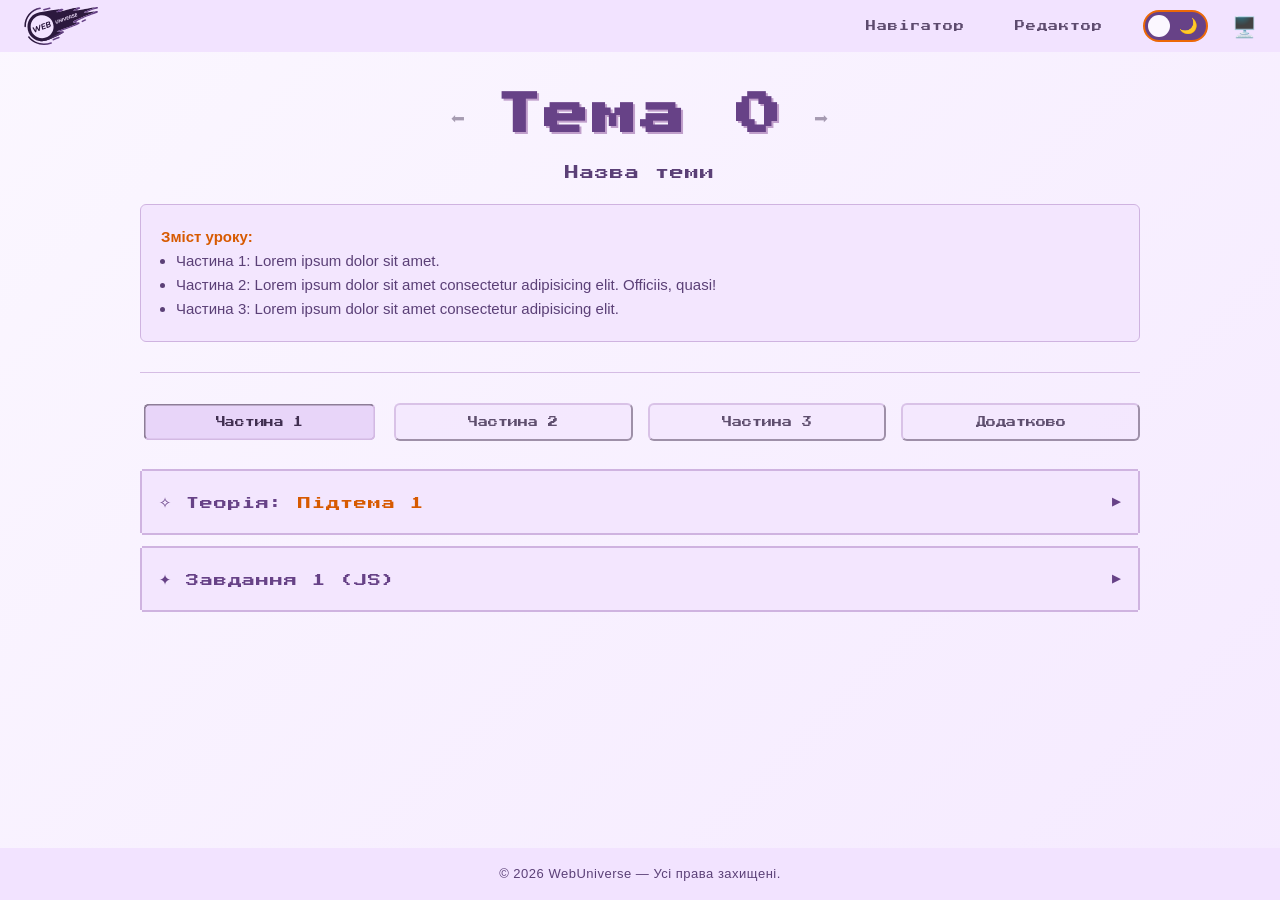
==== commit f0fdaf6f: "." ====
--- a/template_01/index.html
+++ b/template_01/index.html
@@ -84,8 +84,8 @@
     />
 
     <!-- Власні стилі та скрипти -->
-    <link rel="stylesheet" href="./style.css?v=7.1" />
-    <script defer src="./script.js?v=7.1"></script>
+    <link rel="stylesheet" href="./style.css?v=7.2" />
+    <script defer src="./script.js?v=7.2"></script>
   </head>
 
   <body>
@@ -344,7 +344,7 @@
         <!-- 📝 Завдання 1 -->
         <details class="accordion__item" name="section1">
           <summary class="accordion__header">
-            <h2><span class="star">✦</span> Практика 1 (JS)</h2>
+            <h2><span class="star">✦</span> Завдання 1 (JS)</h2>
             <span class="acc-arrow">▶</span>
           </summary>
 
@@ -527,7 +527,7 @@
         <!-- 📝 Завдання 2 -->
         <details class="accordion__item" name="section2">
           <summary class="accordion__header">
-            <h2><span class="star">✦</span> Практика 2 (HTML/CSS)</h2>
+            <h2><span class="star">✦</span> Завдання 2 (HTML/CSS)</h2>
             <span class="acc-arrow">▶</span>
           </summary>
 
@@ -885,7 +885,7 @@
         <!-- 📝 Завдання 3 -->
         <details class="accordion__item" name="section3">
           <summary class="accordion__header">
-            <h2><span class="star">✦</span> Практика 3 (C#)</h2>
+            <h2><span class="star">✦</span> Завдання 3 (C#)</h2>
             <span class="acc-arrow">▶</span>
           </summary>
 
--- a/template_01/style.css
+++ b/template_01/style.css
@@ -202,7 +202,7 @@
   text-shadow: var(--title-shadow);
   line-height: 1.5;
   letter-spacing: 3px;
-  font-size: clamp(2rem, 6.7vw, 3rem);
+  font-size: clamp(2rem, 6.7vw, 2.8rem);
   overflow-wrap: anywhere;
   hyphens: auto;
   font-weight: 800;
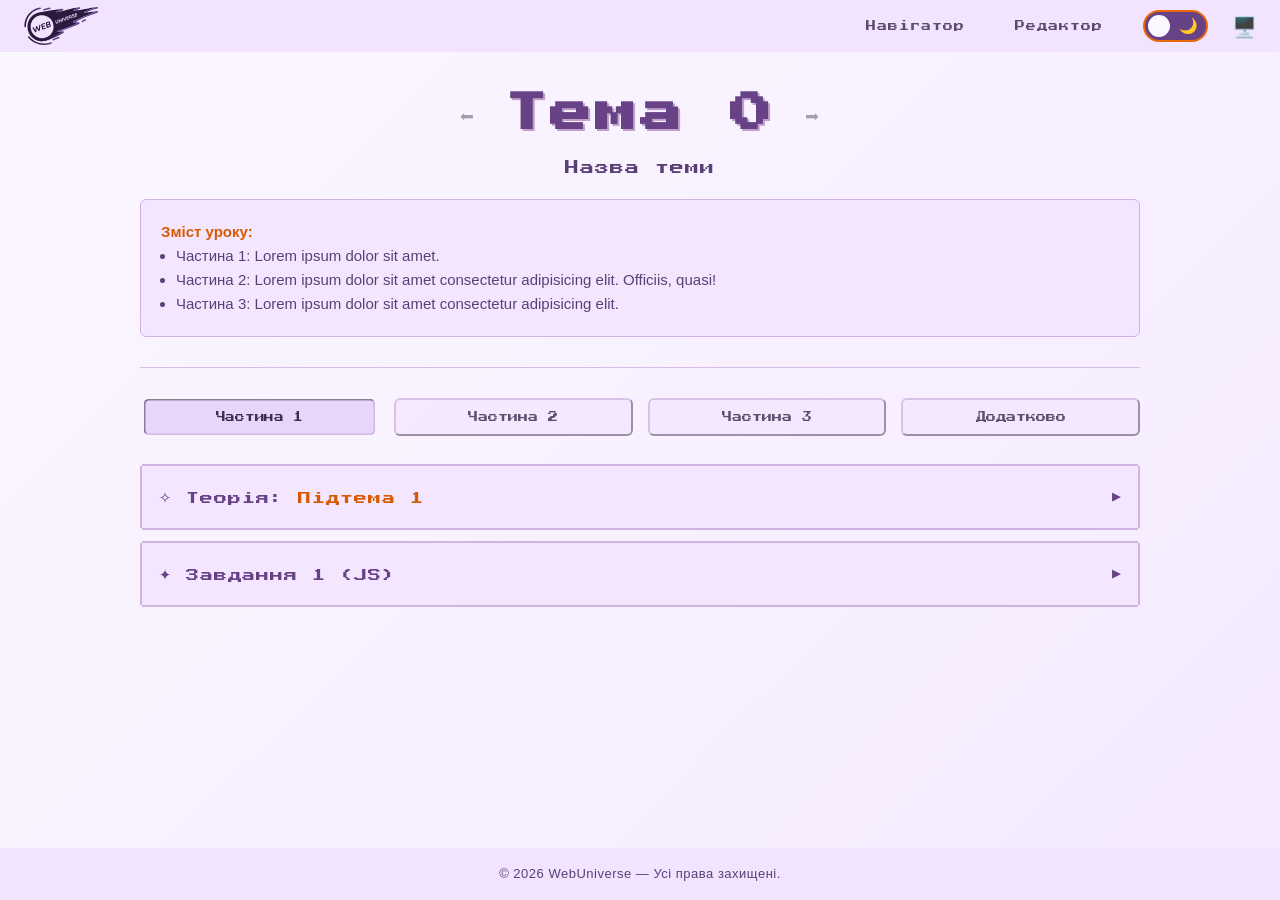
==== commit 78c42cc4: "." ====
--- a/template_01/index.html
+++ b/template_01/index.html
@@ -84,8 +84,8 @@
     />
 
     <!-- Власні стилі та скрипти -->
-    <link rel="stylesheet" href="./style.css?v=7.2" />
-    <script defer src="./script.js?v=7.2"></script>
+    <link rel="stylesheet" href="./style.css?v=7.3" />
+    <script defer src="./script.js?v=7.3"></script>
   </head>
 
   <body>
--- a/template_01/style.css
+++ b/template_01/style.css
@@ -202,7 +202,7 @@
   text-shadow: var(--title-shadow);
   line-height: 1.5;
   letter-spacing: 3px;
-  font-size: clamp(2rem, 6.7vw, 2.8rem);
+  font-size: clamp(2rem, 6.7vw, 2.6rem);
   overflow-wrap: anywhere;
   hyphens: auto;
   font-weight: 800;
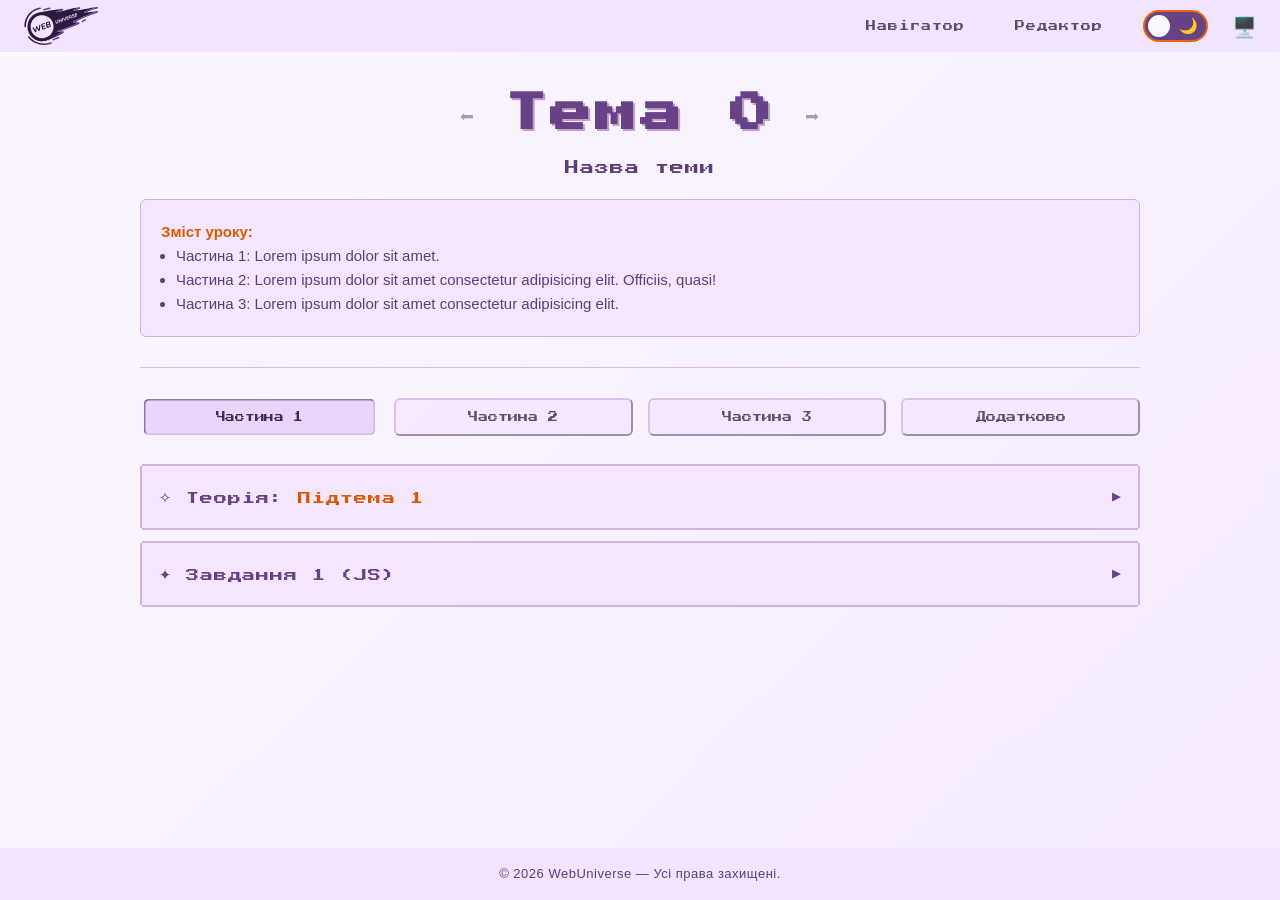
==== commit e75c75ed: "." ====
--- a/template_01/index.html
+++ b/template_01/index.html
@@ -320,7 +320,7 @@
 
             <hr />
 
-            <!-- <h3>Тести</h3> -->
+            <h3 id="p1-test">Тести</h3>
 
             <div class="soft-callout">
               <h4>Перевір свої знання</h4>
@@ -511,6 +511,8 @@
 }</code></pre>
 
             <hr />
+
+            <h3 id="p2-test">Тести</h3>
 
             <div class="soft-callout">
               <h4>Перевір свої знання</h4>
@@ -870,6 +872,8 @@
 
             <hr />
 
+            <h3 id="p3-test">Тести</h3>
+
             <div class="soft-callout">
               <h4>Перевір свої знання</h4>
               <p>1. Чому...?</p>
@@ -919,7 +923,7 @@
         </details>
       </section>
 
-      <!-- 🧩 ЧАСТИНА 4 (ДЗ) -->
+      <!-- 🧩 ЧАСТИНА 4 -->
 
       <section id="part-4" class="accordion tab-content">
         <!-- Таблиця -->
@@ -963,7 +967,7 @@
           </div>
         </details>
 
-        <!-- Завдання -->
+        <!-- ДЗ -->
         <details class="accordion__item" name="section4">
           <summary class="accordion__header">
             <h2>
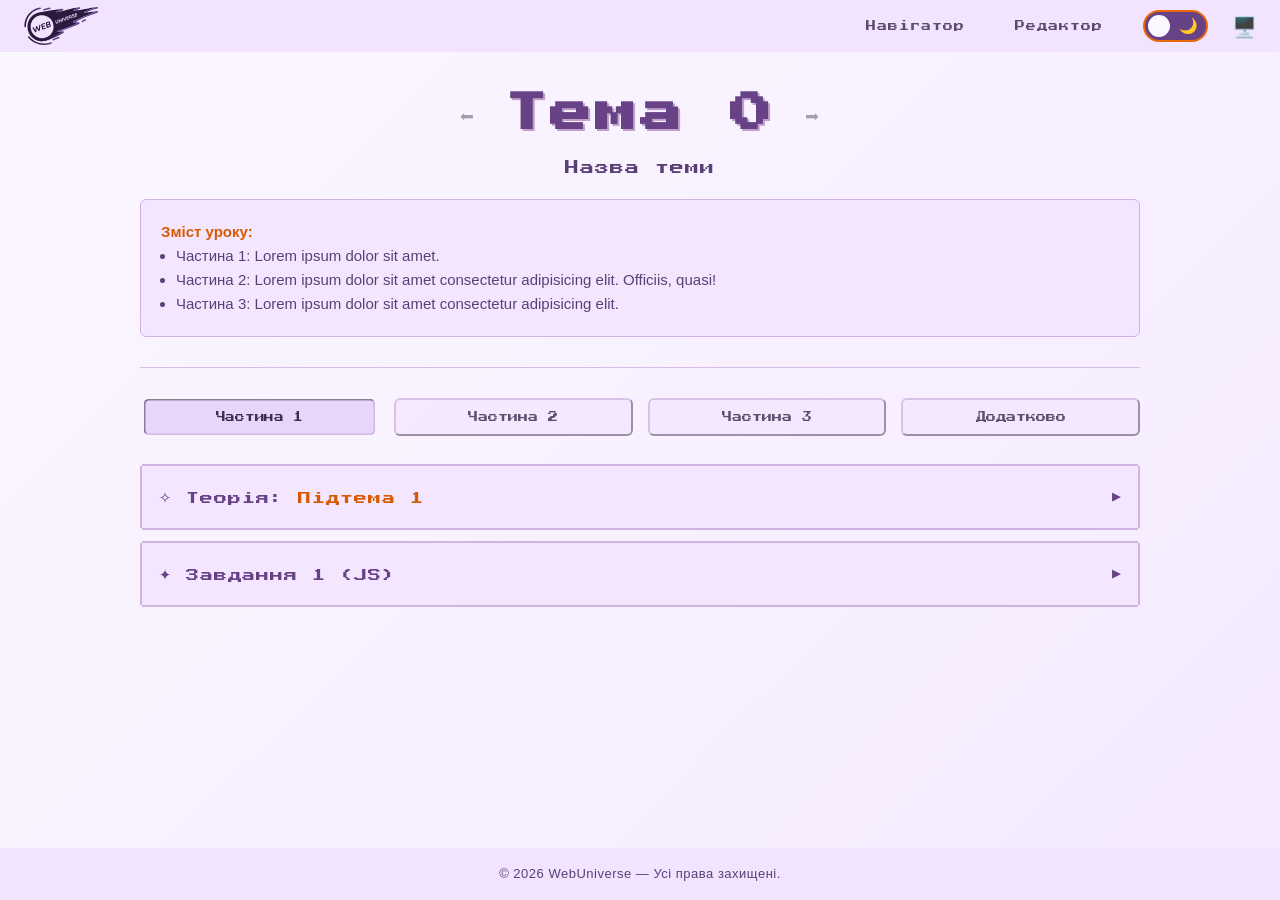
==== commit 4360fe2b: "." ====
--- a/template_01/index.html
+++ b/template_01/index.html
@@ -84,8 +84,8 @@
     />
 
     <!-- Власні стилі та скрипти -->
-    <link rel="stylesheet" href="./style.css?v=7.3" />
-    <script defer src="./script.js?v=7.3"></script>
+    <link rel="stylesheet" href="./style.css?v=7.4" />
+    <script defer src="./script.js?v=7.4"></script>
   </head>
 
   <body>
